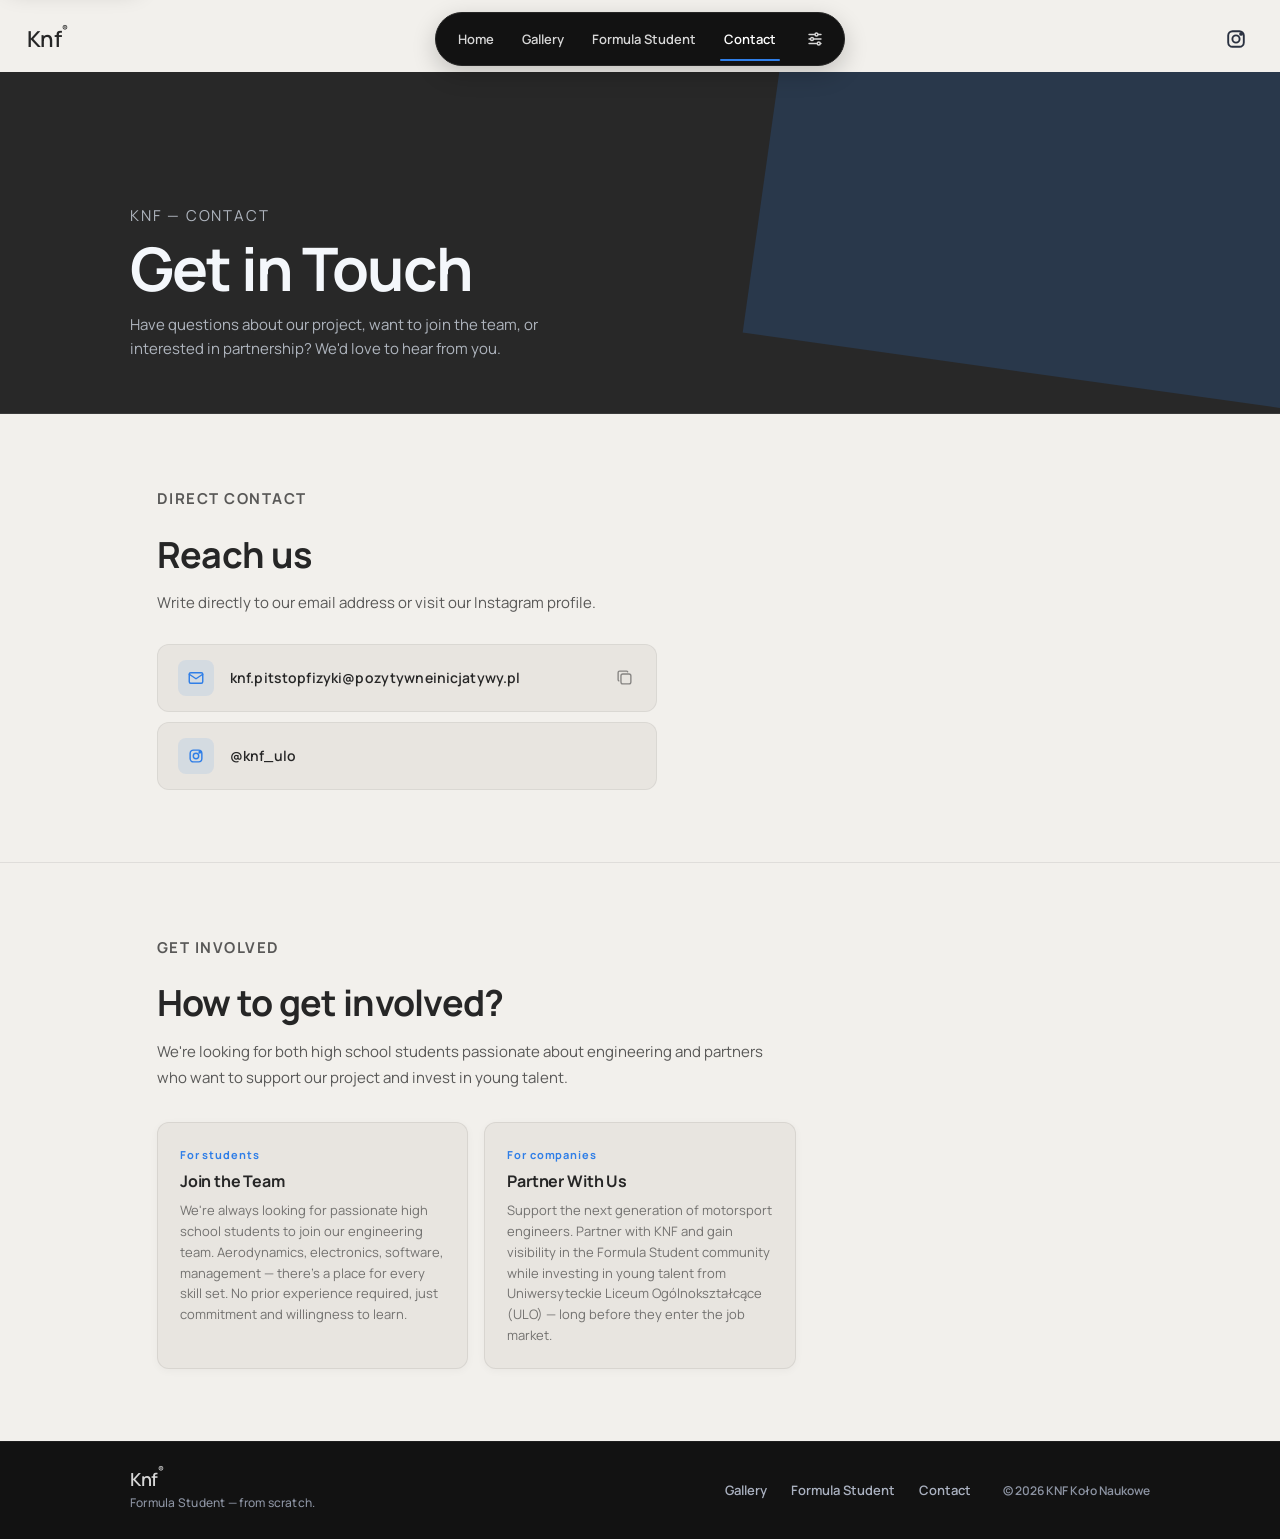
==== src/contact.html @ 871cea3a "Correct copy: high-school team from ULO, drop university/physics-faculty framing (PL+EN)" ====
<!doctype html>
<html lang="en" data-theme="light">
<head>
  <meta charset="UTF-8" />
  <meta name="viewport" content="width=device-width, initial-scale=1.0" />
  <meta name="description" content="Contact KNF — join the team or become a partner of our Formula Student project." data-pl="Skontaktuj się z KNF — dołącz do zespołu lub zostań partnerem projektu Formuły Student." data-en="Contact KNF — join the team or become a partner of our Formula Student project." />
  <title data-pl="Kontakt | KNF" data-en="Contact | KNF">Contact | KNF</title>
  <script>
    // Apply saved theme/language before first paint to avoid a flash
    (function () {
      try {
        var t = localStorage.getItem("knf-theme");
        if (t) document.documentElement.setAttribute("data-theme", t);
        var l = localStorage.getItem("knf-lang");
        if (l) document.documentElement.setAttribute("lang", l);
      } catch (e) { /* storage unavailable */ }
    })();
  </script>
  <meta name="theme-color" content="#f2f0ec">
  <link rel="icon" type="image/svg+xml" href="./favicon.svg">
  <link rel="preconnect" href="https://fonts.googleapis.com">
  <link rel="preconnect" href="https://fonts.gstatic.com" crossorigin>
  <link href="https://fonts.googleapis.com/css2?family=Manrope:wght@500;600;700&display=swap" rel="stylesheet">
  <link rel="stylesheet" href="./css/style.css" />

  <link rel="canonical" href="https://alexander-288.github.io/knfW/contact.html">
  <meta property="og:type" content="website">
  <meta property="og:site_name" content="KNF — Formula Student">
  <meta property="og:title" content="Contact | KNF">
  <meta property="og:description" content="Contact KNF — join the team or become a partner of our Formula Student project.">
  <meta property="og:url" content="https://alexander-288.github.io/knfW/contact.html">
  <meta property="og:image" content="https://alexander-288.github.io/knfW/assets/bolid-render-iso.webp">
  <meta property="og:locale" content="en_US">
  <meta property="og:locale:alternate" content="pl_PL">
  <meta name="twitter:card" content="summary_large_image">

  <script type="application/ld+json">
  {
    "@context": "https://schema.org",
    "@type": "Organization",
    "@id": "https://alexander-288.github.io/knfW/#organization",
    "name": "KNF — Koło Naukowe Fizyków",
    "alternateName": "KNF Physics Club",
    "url": "https://alexander-288.github.io/knfW/",
    "logo": "https://alexander-288.github.io/knfW/favicon.svg",
    "email": "knf.pitstopfizyki@pozytywneinicjatywy.pl",
    "sameAs": ["https://www.instagram.com/knf_ulo"],
    "contactPoint": [
      {
        "@type": "ContactPoint",
        "email": "knf.pitstopfizyki@pozytywneinicjatywy.pl",
        "contactType": "recruitment",
        "availableLanguage": ["Polish", "English"]
      },
      {
        "@type": "ContactPoint",
        "email": "knf.pitstopfizyki@pozytywneinicjatywy.pl",
        "contactType": "sponsorship",
        "availableLanguage": ["Polish", "English"]
      }
    ]
  }
  </script>
</head>
<body>
  <a class="skip-link" href="#main-content" data-pl="Przejdź do treści" data-en="Skip to content">Skip to content</a>
  <header class="page-header">
    <nav class="top-nav" aria-label="Main navigation">
      <a class="brand" href="./index.html" aria-label="KNF home">Knf<sup>®</sup></a>

      <button class="menu-toggle" type="button" aria-expanded="false" aria-controls="nav-links" aria-label="Open menu">
        <svg viewBox="0 0 24 24" aria-hidden="true">
          <line class="mt-line mt-top" x1="4" y1="7" x2="20" y2="7"></line>
          <line class="mt-line mt-mid" x1="4" y1="12" x2="20" y2="12"></line>
          <line class="mt-line mt-bot" x1="4" y1="17" x2="20" y2="17"></line>
        </svg>
      </button>

      <div class="nav-shell" id="nav-links">
        <a href="./index.html" class="nav-link" data-pl="Strona główna" data-en="Home">Home</a>
        <a href="./gallery.html" class="nav-link" data-pl="Galeria" data-en="Gallery">Gallery</a>
        <a href="./formula-student.html" class="nav-link" data-pl="Formuła Student" data-en="Formula Student">Formula Student</a>
        <a href="./contact.html" class="nav-link active" data-pl="Kontakt" data-en="Contact">Contact</a>

        <div class="settings-wrap">
          <button class="settings-btn" type="button" aria-label="Settings" aria-expanded="false" aria-controls="settings-dropdown">
            <svg viewBox="0 0 24 24" aria-hidden="true">
              <path d="M12 6a2 2 0 1 0 4 0a2 2 0 1 0 -4 0"></path>
              <path d="M4 6l8 0"></path>
              <path d="M16 6l4 0"></path>
              <path d="M6 12a2 2 0 1 0 4 0a2 2 0 1 0 -4 0"></path>
              <path d="M4 12l2 0"></path>
              <path d="M10 12l10 0"></path>
              <path d="M15 18a2 2 0 1 0 4 0a2 2 0 1 0 -4 0"></path>
              <path d="M4 18l11 0"></path>
              <path d="M19 18l1 0"></path>
            </svg>
          </button>

          <div class="settings-dropdown" id="settings-dropdown" hidden>
            <div class="settings-row">
              <span class="settings-label">
                <svg class="settings-icon settings-icon--theme-light" viewBox="0 0 24 24" aria-hidden="true">
                  <path d="M9 12a3 3 0 1 0 6 0a3 3 0 1 0 -6 0"></path>
                  <path d="M12 5l0 .01"></path><path d="M17 7l0 .01"></path><path d="M19 12l0 .01"></path>
                  <path d="M17 17l0 .01"></path><path d="M12 19l0 .01"></path><path d="M7 17l0 .01"></path>
                  <path d="M5 12l0 .01"></path><path d="M7 7l0 .01"></path>
                </svg>
                <svg class="settings-icon settings-icon--theme-dark" viewBox="0 0 24 24" aria-hidden="true">
                  <path d="M12 3c.132 0 .263 0 .393 0a7.5 7.5 0 0 0 7.92 12.446a9 9 0 1 1 -8.313 -12.454l0 .008"></path>
                </svg>
                <span data-pl="Motyw" data-en="Theme">Theme</span>
              </span>
              <div class="settings-toggle">
                <button class="toggle-btn" type="button" data-theme-val="light" data-pl="Jasny" data-en="Light">Light</button>
                <button class="toggle-btn" type="button" data-theme-val="dark" data-pl="Ciemny" data-en="Dark">Dark</button>
              </div>
            </div>
            <div class="settings-row">
              <span class="settings-label">
                <svg class="settings-icon" viewBox="0 0 24 24" aria-hidden="true">
                  <path d="M9 6.371c0 4.418 -2.239 6.629 -5 6.629"></path>
                  <path d="M4 6.371h7"></path>
                  <path d="M5 9c0 2.144 2.252 3.908 6 4"></path>
                  <path d="M12 20l4 -9l4 9"></path>
                  <path d="M19.1 18h-6.2"></path>
                  <path d="M6.694 3l.793 .582"></path>
                </svg>
                <span data-pl="Język" data-en="Language">Language</span>
              </span>
              <div class="settings-toggle">
                <button class="toggle-btn" type="button" data-lang-val="pl">PL</button>
                <button class="toggle-btn" type="button" data-lang-val="en">EN</button>
              </div>
            </div>
          </div>
        </div>
      </div>

      <div class="socials" aria-label="Social media">
        <a href="https://www.instagram.com/knf_ulo" target="_blank" rel="noopener" aria-label="Instagram">
          <svg viewBox="0 0 24 24" aria-hidden="true">
            <rect x="4.2" y="4.2" width="15.6" height="15.6" rx="4.4" ry="4.4"></rect>
            <circle cx="12" cy="12" r="3.6"></circle>
            <circle cx="17.1" cy="6.9" r="1"></circle>
          </svg>
        </a>
      </div>
    </nav>
  </header>

  <main id="main-content" tabindex="-1">
    <section class="subpage-hero">
      <div class="subpage-hero-inner">
        <p class="hero-kicker" data-pl="KNF — Kontakt" data-en="KNF — Contact">KNF — Contact</p>
        <h1 data-pl="Skontaktuj się z nami" data-en="Get in Touch">Get in Touch</h1>
        <p data-pl="Masz pytania o nasz projekt, chcesz dołączyć do zespołu lub zostać partnerem? Chętnie odpiszemy." data-en="Have questions about our project, want to join the team, or interested in partnership? We'd love to hear from you.">Have questions about our project, want to join the team, or interested in partnership? We'd love to hear from you.</p>
      </div>
    </section>

    <section class="fs-section">
      <p class="fs-section-label" data-pl="Kontakt bezpośredni" data-en="Direct contact">Direct contact</p>
      <h2 data-pl="Napisz do nas" data-en="Reach us">Reach us</h2>
      <p data-pl="Napisz bezpośrednio na nasz adres e-mail lub odwiedź nasz profil na Instagramie." data-en="Write directly to our email address or visit our Instagram profile.">Write directly to our email address or visit our Instagram profile.</p>

      <div class="contact-links">
        <button type="button" class="contact-link contact-copy" data-copy-email="knf.pitstopfizyki@pozytywneinicjatywy.pl" aria-label="Copy email address to clipboard">
          <span class="contact-link-icon">
            <svg viewBox="0 0 24 24" aria-hidden="true">
              <path d="M3 7a2 2 0 0 1 2 -2h14a2 2 0 0 1 2 2v10a2 2 0 0 1 -2 2h-14a2 2 0 0 1 -2 -2v-10"></path>
              <path d="M3 7l9 6l9 -6"></path>
            </svg>
          </span>
          <span class="contact-copy-email">knf.pitstopfizyki@pozytywneinicjatywy.pl</span>
          <span class="contact-copy-hint" aria-hidden="true">
            <svg viewBox="0 0 24 24">
              <path d="M7 9.667a2.667 2.667 0 0 1 2.667 -2.667h8.666a2.667 2.667 0 0 1 2.667 2.667v8.666a2.667 2.667 0 0 1 -2.667 2.667h-8.666a2.667 2.667 0 0 1 -2.667 -2.667l0 -8.666"></path>
              <path d="M4.012 16.737a2.005 2.005 0 0 1 -1.012 -1.737v-10c0 -1.1 .9 -2 2 -2h10c.75 0 1.158 .385 1.5 1"></path>
            </svg>
          </span>
          <span class="copy-feedback" role="status" aria-live="polite"></span>
        </button>

        <a href="https://www.instagram.com/knf_ulo" target="_blank" rel="noopener" class="contact-link" aria-label="Instagram">
          <span class="contact-link-icon">
            <svg viewBox="0 0 24 24" aria-hidden="true">
              <rect x="4.2" y="4.2" width="15.6" height="15.6" rx="4.4" ry="4.4"></rect>
              <circle cx="12" cy="12" r="3.6"></circle>
              <circle cx="17.1" cy="6.9" r="1"></circle>
            </svg>
          </span>
          <span>@knf_ulo</span>
        </a>
      </div>
    </section>

    <hr class="fs-divider">

    <section class="fs-section">
      <p class="fs-section-label" data-pl="Zaangażuj się" data-en="Get Involved">Get Involved</p>
      <h2 data-pl="Jak możesz się zaangażować?" data-en="How to get involved?">How to get involved?</h2>
      <p data-pl="Szukamy zarówno uczniów z pasją do inżynierii, jak i partnerów, którzy chcą wspierać nasz projekt i inwestować w młode talenty." data-en="We're looking for both high school students passionate about engineering and partners who want to support our project and invest in young talent.">We're looking for both high school students passionate about engineering and partners who want to support our project and invest in young talent.</p>

      <div class="fs-grid">
        <div class="fs-card">
          <span class="fs-card-num" data-pl="Dla uczniów" data-en="For students">For students</span>
          <h3 data-pl="Dołącz do zespołu" data-en="Join the Team">Join the Team</h3>
          <p data-pl="Szukamy uczniów z pasją do inżynierii. Aerodynamika, elektronika, oprogramowanie, zarządzanie — każde kompetencje mają u nas miejsce. Nie wymagamy doświadczenia — wymagamy zaangażowania i chęci do nauki." data-en="We're always looking for passionate high school students to join our engineering team. Aerodynamics, electronics, software, management — there's a place for every skill set. No prior experience required, just commitment and willingness to learn.">We're always looking for passionate high school students to join our engineering team. Aerodynamics, electronics, software, management — there's a place for every skill set. No prior experience required, just commitment and willingness to learn.</p>
        </div>

        <div class="fs-card">
          <span class="fs-card-num" data-pl="Dla firm" data-en="For companies">For companies</span>
          <h3 data-pl="Zostań partnerem" data-en="Partner With Us">Partner With Us</h3>
          <p data-pl="Wesprzyj następne pokolenie inżynierów motorsportu. Zostając partnerem KNF, zyskujesz obecność w środowisku Formuły Student i inwestujesz w młode talenty z Uniwersyteckiego Liceum Ogólnokształcącego (ULO) — na długo przed ich wejściem na rynek pracy." data-en="Support the next generation of motorsport engineers. Partner with KNF and gain visibility in the Formula Student community while investing in young talent from Uniwersyteckie Liceum Ogólnokształcące (ULO) — long before they enter the job market.">Support the next generation of motorsport engineers. Partner with KNF and gain visibility in the Formula Student community while investing in young talent from Uniwersyteckie Liceum Ogólnokształcące (ULO) — long before they enter the job market.</p>
        </div>
      </div>
    </section>
  </main>

  <footer class="site-footer">
    <div class="footer-inner">
      <div class="footer-brand-col">
        <a class="brand footer-brand" href="./index.html" aria-label="KNF home">Knf<sup>®</sup></a>
        <p class="footer-tagline" data-pl="Formuła Student — od podstaw." data-en="Formula Student — from scratch.">Formula Student — from scratch.</p>
      </div>
      <nav class="footer-nav" aria-label="Footer navigation">
        <a href="./gallery.html" data-pl="Galeria" data-en="Gallery">Gallery</a>
        <a href="./formula-student.html" data-pl="Formuła Student" data-en="Formula Student">Formula Student</a>
        <a href="./contact.html" data-pl="Kontakt" data-en="Contact">Contact</a>
      </nav>
      <p class="footer-copy">© 2026 KNF Koło Naukowe</p>
    </div>
  </footer>

  <script src="./js/main.js"></script>
</body>
</html>
---- src/css/style.css ----
﻿:root {
  --bg: #f2f0ec;
  --pill: #121212;
  --pill-border: #262626;
  --text: #f0f0f0;
  --muted: #d7d7d7;
  --header-offset: 72px;
  --brand-color: #262626;
  --social-color: #2a3140;
  --section-alt-bg: #e8e5e0;
}

[data-theme="dark"] {
  --bg: #0e1117;
  --pill: #1a2844;
  --pill-border: #253a60;
  --brand-color: #ccd8f8;
  --social-color: #8099c0;
  --section-alt-bg: #121f36;
}

/* ── Dark mode element overrides ─────────────────────────────── */

[data-theme="dark"] .subpage-hero {
  background: #111d35;
  border-bottom-color: #1d2f50;
}

[data-theme="dark"] .site-footer {
  background: #080e18;
  border-top-color: rgba(255, 255, 255, 0.05);
}

[data-theme="dark"] .footer-tagline,
[data-theme="dark"] .footer-copy {
  color: #7c88a0;
}

[data-theme="dark"] .footer-nav a {
  color: #9aa5c0;
}

[data-theme="dark"] .footer-nav a:hover {
  color: #ccd8f8;
}

[data-theme="dark"] .projects-header > p {
  opacity: 0.72;
}

[data-theme="dark"] .pe-desc {
  opacity: 0.75;
}

[data-theme="dark"] .gallery-caption {
  opacity: 0.72;
}

[data-theme="dark"] .fs-card {
  border-color: rgba(255, 255, 255, 0.08);
}

[data-theme="dark"] .fs-stat {
  background: var(--section-alt-bg);
}

[data-theme="dark"] .fs-stats {
  border-color: rgba(255, 255, 255, 0.07);
}

[data-theme="dark"] .project-entry {
  border-bottom-color: rgba(255, 255, 255, 0.1);
}

[data-theme="dark"] .project-entry:first-child {
  border-top-color: rgba(255, 255, 255, 0.1);
}

::selection {
  background: rgba(47, 126, 231, 0.22);
  color: inherit;
}

* {
  box-sizing: border-box;
}

html {
  scrollbar-width: thin;
  scrollbar-color: rgba(47, 126, 231, 0.35) transparent;
}

::-webkit-scrollbar {
  width: 6px;
}

::-webkit-scrollbar-track {
  background: transparent;
}

::-webkit-scrollbar-thumb {
  background: rgba(47, 126, 231, 0.3);
  border-radius: 999px;
}

::-webkit-scrollbar-thumb:hover {
  background: rgba(47, 126, 231, 0.55);
}

:focus-visible {
  outline: 2px solid rgba(47, 126, 231, 0.7);
  outline-offset: 3px;
  border-radius: 4px;
}

/* ── Screen-reader-only & skip link ──────────────────────────── */

.sr-only {
  position: absolute;
  width: 1px;
  height: 1px;
  padding: 0;
  margin: -1px;
  overflow: hidden;
  clip: rect(0, 0, 0, 0);
  white-space: nowrap;
  border: 0;
}

.skip-link {
  position: absolute;
  left: 8px;
  top: -56px;
  z-index: 200;
  padding: 10px 16px;
  background: #2f7ee7;
  color: #fff;
  font-size: 13px;
  font-weight: 700;
  text-decoration: none;
  border-radius: 8px;
  box-shadow: 0 8px 24px rgba(0, 0, 0, 0.2);
  transition: top 0.18s ease;
}

.skip-link:focus {
  top: 8px;
}

html,
body {
  margin: 0;
  min-height: 100%;
  font-family: "Manrope", sans-serif;
  background: var(--bg);
  overflow-x: hidden;
  scroll-behavior: smooth;
}

/* ── Header ──────────────────────────────────────────────────── */

.page-header {
  position: fixed;
  top: 0;
  left: 0;
  right: 0;
  overflow: visible;
  z-index: 50;
  padding: 12px 2.1vw;
}

.top-nav {
  display: grid;
  grid-template-columns: 1fr auto 1fr;
  align-items: center;
  overflow: visible;
  gap: 12px;
}

.brand {
  justify-self: start;
  text-decoration: none;
  color: var(--brand-color);
  font-size: clamp(17px, 2vw, 22px);
  font-weight: 600;
  line-height: 1;
  letter-spacing: -0.02em;
  transition: opacity 0.18s ease;
}

.brand:hover {
  opacity: 0.72;
}

.brand sup {
  font-size: 9px;
  top: -0.7em;
  position: relative;
  font-weight: 700;
}

/* ── Nav pill ────────────────────────────────────────────────── */

.nav-shell {
  justify-self: center;
  width: fit-content;
  position: relative;
  isolation: isolate;
  display: inline-flex;
  align-items: center;
  overflow: visible;
  gap: 20px;
  padding: 9px 10px 9px 18px;
  border-radius: 999px;
  background: var(--pill);
  border: 1px solid var(--pill-border);
  box-shadow: 0 8px 24px rgba(0, 0, 0, 0.2);
}

.nav-link {
  color: var(--muted);
  text-decoration: none;
  border: 0;
  background: transparent;
  font-family: inherit;
  font-size: 13px;
  font-weight: 600;
  cursor: pointer;
  transition: color 0.2s ease;
  padding: 8px 4px;
  position: relative;
}

.nav-link:hover,
.nav-link.active {
  color: #fff;
}

.nav-link.active::after {
  content: "";
  position: absolute;
  left: 0;
  right: 0;
  bottom: -5px;
  height: 2px;
  background: #2f7ee7;
  border-radius: 1px;
}

/* ── Settings ────────────────────────────────────────────────── */

.settings-wrap {
  position: static;
}

.settings-btn {
  width: 34px;
  height: 34px;
  border-radius: 50%;
  border: 0;
  background: transparent;
  display: grid;
  place-items: center;
  cursor: pointer;
  position: relative;
  z-index: 4;
}

.settings-btn svg {
  transform: translateX(-2px);
  width: 18px;
  height: 18px;
  fill: none;
  stroke: var(--muted);
  stroke-width: 1.8;
  stroke-linecap: round;
  stroke-linejoin: round;
  transition: stroke 0.2s ease;
}

.settings-btn:hover svg,
.settings-btn[aria-expanded="true"] svg {
  stroke: #fff;
}

/* Anchored to the nav pill (.nav-shell is the positioned ancestor now that
   .settings-wrap is static) so the card rolls out centered under the navbar. */
.settings-dropdown {
  position: absolute;
  top: calc(100% + 8px);
  left: 50%;
  transform: translateX(-50%);
  width: min(300px, calc(100vw - 24px));
  background: var(--pill);
  border: 1px solid var(--pill-border);
  border-radius: 16px;
  padding: 14px 18px 16px;
  display: flex;
  flex-direction: column;
  align-items: stretch;
  gap: 12px;
  box-shadow: 0 16px 32px rgba(0, 0, 0, 0.38);
  z-index: 100;
}

.settings-dropdown[hidden] {
  display: none;
}

.settings-row {
  display: flex;
  flex-direction: row;
  align-items: center;
  justify-content: space-between;
  gap: 14px;
  width: 100%;
}

.settings-label {
  display: inline-flex;
  align-items: center;
  gap: 7px;
  font-size: 11px;
  font-weight: 600;
  color: rgba(215, 215, 215, 0.62);
  letter-spacing: 0.06em;
  text-transform: uppercase;
  white-space: nowrap;
}

.settings-icon {
  width: 15px;
  height: 15px;
  fill: none;
  stroke: currentColor;
  stroke-width: 1.8;
  stroke-linecap: round;
  stroke-linejoin: round;
  flex-shrink: 0;
}

/* Theme icon swaps with the active theme: sun in light, moon in dark. */
.settings-icon--theme-dark {
  display: none;
}

[data-theme="dark"] .settings-icon--theme-light {
  display: none;
}

[data-theme="dark"] .settings-icon--theme-dark {
  display: inline-block;
}

.settings-toggle {
  display: flex;
  gap: 3px;
  background: rgba(255, 255, 255, 0.06);
  border-radius: 999px;
  padding: 3px;
}

.toggle-btn {
  border: 0;
  background: transparent;
  color: rgba(215, 215, 215, 0.5);
  font-family: inherit;
  font-size: 11px;
  font-weight: 700;
  padding: 6px 12px;
  border-radius: 999px;
  cursor: pointer;
  transition: background 0.15s ease, color 0.15s ease;
  white-space: nowrap;
}

.toggle-btn.active {
  background: rgba(255, 255, 255, 0.14);
  color: #fff;
}

/* ── Socials ─────────────────────────────────────────────────── */

.socials {
  justify-self: end;
  display: inline-flex;
  align-items: center;
  gap: 18px;
}

.socials a {
  text-decoration: none;
  display: grid;
  place-items: center;
  line-height: 1;
  padding: 5px;
  transition: transform 0.2s ease, opacity 0.2s ease;
}

.socials a:hover {
  transform: translateY(-1px);
  opacity: 0.8;
}

.socials a svg {
  width: 24px;
  height: 24px;
  fill: none;
  stroke: var(--social-color);
  stroke-width: 1.9;
  stroke-linecap: round;
  stroke-linejoin: round;
}

.menu-toggle {
  display: none;
}

.menu-toggle svg {
  width: 22px;
  height: 22px;
  display: block;
  fill: none;
  stroke: #222;
  stroke-width: 2;
  stroke-linecap: round;
}

.menu-toggle .mt-line {
  transform-box: fill-box;
  transform-origin: center;
  transition: transform 0.25s cubic-bezier(0.22, 1, 0.36, 1), opacity 0.15s ease;
}

.menu-toggle[aria-expanded="true"] .mt-top {
  transform: translateY(5px) rotate(45deg);
}

.menu-toggle[aria-expanded="true"] .mt-mid {
  opacity: 0;
}

.menu-toggle[aria-expanded="true"] .mt-bot {
  transform: translateY(-5px) rotate(-45deg);
}

[data-theme="dark"] .menu-toggle svg {
  stroke: #c9d1d9;
}

/* ── Main layout ─────────────────────────────────────────────── */

main {
  position: relative;
  z-index: 1;
  padding-top: var(--header-offset);
}

/* ── Hero ────────────────────────────────────────────────────── */

.hero-section {
  position: relative;
  min-height: 96vh;
  display: flex;
  align-items: center;
  padding: 40px 2.1vw 64px;
  overflow: visible;
}

.hero-content {
  position: relative;
  z-index: 1;
  display: inline-flex;
  flex-direction: column;
  width: min(36vw, 100%);
  max-width: 100%;
  padding: 24px 22px;
  border-radius: 18px;
  background: #282828;
  border: 1px solid #3a3a3a;
  box-shadow: 0 10px 24px rgba(0, 0, 0, 0.16);
}

.hero-kicker {
  margin: 0 0 12px;
  color: rgba(235, 240, 248, 0.82);
  font-size: 11px;
  text-transform: uppercase;
  letter-spacing: 0.12em;
}

.hero-content h1 {
  margin: 0 0 14px;
  max-width: 14ch;
  font-size: clamp(28px, 4.2vw, 52px);
  line-height: 1.02;
  letter-spacing: -0.02em;
  color: #f4f7fb;
  text-wrap: balance;
}

.hero-content > p {
  margin: 0;
  max-width: 34ch;
  color: rgba(220, 228, 240, 0.9);
  font-size: 15px;
  line-height: 1.6;
}

.hero-cta {
  display: inline-block;
  align-self: flex-start;
  margin-top: 22px;
  padding: 13px 22px;
  background: #2f7ee7;
  color: #fff;
  text-decoration: none;
  border-radius: 999px;
  font-size: 13px;
  font-weight: 700;
  letter-spacing: 0.04em;
  transition: background 0.2s ease, transform 0.2s ease, box-shadow 0.2s ease;
}

.hero-cta:hover {
  background: #2470d4;
  transform: translateY(-2px);
  box-shadow: 0 8px 22px rgba(47, 126, 231, 0.38);
}

/* ── Blueprint image ─────────────────────────────────────────── */

.hero-blueprint-sketch {
  position: absolute;
  left: clamp(20px, 4vw, 60px);
  bottom: clamp(16px, 4vh, 48px);
  width: min(74vw, 84vw);
  height: auto;
  z-index: 3;
  opacity: 0.66;
  pointer-events: none;
  transform-origin: bottom left;
  transform: scale(1.6);
  filter: invert(1) brightness(1.15);
}

/* ── Projects ────────────────────────────────────────────────── */

.projects-section {
  background: var(--section-alt-bg);
  box-shadow:
    inset 0 26px 44px -28px rgba(26, 42, 70, 0.3),
    inset 0 -26px 44px -28px rgba(26, 42, 70, 0.3);
  padding: 88px max(2.1vw, 24px);
}

.projects-inner {
  max-width: 1020px;
  margin: 0 auto;
  display: grid;
  grid-template-columns: minmax(0, 0.82fr) minmax(0, 1.18fr);
  gap: 40px 80px;
  align-items: start;
}

.projects-header {
  position: sticky;
  top: calc(var(--header-offset) + 28px);
}

.projects-kicker {
  margin: 0 0 10px;
  font-size: 11px;
  font-weight: 700;
  letter-spacing: 0.1em;
  text-transform: uppercase;
  color: #2f7ee7;
}

.projects-header h2 {
  margin: 0 0 12px;
  font-size: clamp(28px, 3.4vw, 44px);
  letter-spacing: -0.02em;
  color: var(--brand-color);
  line-height: 1.04;
}

.projects-header > p {
  margin: 0 0 30px;
  font-size: 14px;
  line-height: 1.65;
  color: var(--brand-color);
  opacity: 0.6;
  max-width: 28ch;
}

.projects-links-group {
  display: flex;
  flex-direction: column;
  gap: 10px;
  align-items: flex-start;
}

.projects-page-link {
  display: inline-block;
  padding: 12px 22px;
  border-radius: 999px;
  font-size: 13px;
  font-weight: 700;
  text-decoration: none;
  letter-spacing: 0.03em;
  transition: background 0.18s ease, transform 0.18s ease, box-shadow 0.18s ease;
  background: #2f7ee7;
  color: #fff;
}

.projects-page-link:hover {
  background: #2470d4;
  transform: translateY(-1px);
  box-shadow: 0 6px 18px rgba(47, 126, 231, 0.3);
}

.projects-page-link--ghost {
  background: transparent;
  color: var(--brand-color);
  border: 1.5px solid rgba(47, 126, 231, 0.4);
}

[data-theme="dark"] .projects-page-link--ghost {
  border-color: rgba(47, 126, 231, 0.5);
}

.projects-page-link--ghost:hover {
  background: rgba(47, 126, 231, 0.08);
  box-shadow: none;
  transform: translateY(-1px);
}

.projects-list {
  list-style: none;
  margin: 0;
  padding: 0;
}

.project-entry {
  display: grid;
  grid-template-columns: 30px 1fr;
  grid-template-rows: auto auto;
  column-gap: 14px;
  padding: 20px 6px;
  border-bottom: 1px solid rgba(0, 0, 0, 0.09);
  transition: padding-left 0.2s ease;
  cursor: default;
}

.project-entry:first-child {
  border-top: 1px solid rgba(0, 0, 0, 0.09);
}

.project-entry:hover {
  padding-left: 14px;
}

.pe-num {
  grid-row: 1 / 3;
  align-self: center;
  font-size: 11px;
  font-weight: 700;
  color: #2f7ee7;
  letter-spacing: 0.06em;
}

.pe-title {
  font-size: 16px;
  font-weight: 700;
  color: var(--brand-color);
  letter-spacing: -0.01em;
  line-height: 1.2;
}

.pe-desc {
  font-size: 13px;
  color: var(--brand-color);
  opacity: 0.72;
  margin-top: 3px;
  line-height: 1.4;
}

/* ── About ───────────────────────────────────────────────────── */

.about-section {
  display: flex;
  align-items: center;
  justify-content: center;
  padding: 88px clamp(40px, 9vw, 140px);
  min-height: 100vh;
}

.team-blueprint {
  position: relative;
  width: min(760px, 100%);
  margin: 0 auto;
  background: #2f7ee7;
  overflow: hidden;
  padding: 56px 52px 64px;
  display: flex;
  flex-direction: column;
  justify-content: center;
}

.team-blueprint::before {
  content: "";
  position: absolute;
  inset: 16px;
  background:
    repeating-linear-gradient(180deg, rgba(226, 241, 255, 0.18) 0 1px, transparent 1px 20px),
    repeating-linear-gradient(90deg, rgba(226, 241, 255, 0.14) 0 1px, transparent 1px 20px),
    repeating-linear-gradient(180deg, rgba(235, 247, 255, 0.22) 0 2px, transparent 2px 160px),
    repeating-linear-gradient(90deg, rgba(235, 247, 255, 0.18) 0 2px, transparent 2px 160px);
  opacity: 0.45;
}

.team-blueprint::after {
  content: "";
  position: absolute;
  inset: 16px;
  border: 1px solid rgba(232, 245, 255, 0.45);
  box-shadow: inset 0 0 0 1px rgba(190, 220, 255, 0.2);
}

.team-blueprint h2 {
  position: relative;
  z-index: 2;
  margin: 0 0 8px;
  font-size: clamp(26px, 3.2vw, 38px);
  color: #f5f9ff;
  padding-inline: 8px;
}

.team-list {
  position: relative;
  z-index: 2;
  display: flex;
  flex-direction: column;
  gap: 2px;
  margin-top: 10px;
  padding-inline: 8px;
}

.team-row {
  display: grid;
  grid-template-columns: minmax(0, 1.45fr) minmax(13.2vw, 0.55fr);
  gap: 20px;
  align-items: stretch;
  border-radius: 8px;
  padding-inline: 4px;
  transition: background 0.18s ease;
}

/* team-row hover highlight removed per design request */

.team-row.no-photo {
  grid-template-columns: 1fr;
}

/* Paired entry: two text blocks stacked in the left column, one photo
   in the right column stretched across both (via align-items: stretch) */
.team-pair-texts {
  display: flex;
  flex-direction: column;
}

.team-row-03 .team-text {
  width: min(72.5%, 100%);
}

.team-text {
  margin: 0;
  padding: 12px 0;
}

.team-row + .team-row .team-text {
  border-top: 2px solid rgba(216, 236, 255, 0.54);
}

.team-text h3 {
  margin: 0 0 6px;
  font-size: 12px;
  color: rgba(236, 246, 255, 0.82);
  font-weight: 700;
  letter-spacing: 0.08em;
  text-transform: uppercase;
  display: flex;
  align-items: baseline;
  gap: 8px;
}

.team-text h3 span {
  font-size: inherit;
  letter-spacing: inherit;
  color: inherit;
  font-weight: inherit;
  text-transform: inherit;
}

.team-text p {
  margin: 0;
  color: rgba(230, 242, 255, 0.95);
  font-size: 15px;
  line-height: 1.65;
}

.team-shot {
  min-height: 130px;
  border-radius: 8px;
  background: rgba(255, 255, 255, 0.08);
  border: 1.5px dashed rgba(255, 255, 255, 0.25);
  display: grid;
  place-items: center;
}

.team-shot::after {
  content: "+";
  font-size: 22px;
  font-weight: 300;
  color: rgba(255, 255, 255, 0.28);
}

.team-shot:has(img) {
  background: transparent;
  border: 0;
  overflow: hidden;
}

.team-shot:has(img)::after {
  content: none;
}

.team-shot img {
  width: 100%;
  height: 100%;
  display: block;
  object-fit: cover;
  border-radius: 8px;
}

/* ── Footer ──────────────────────────────────────────────────── */

.site-footer {
  background: #121212;
  padding: 28px max(2.1vw, 24px);
  border-top: 1px solid #1e1e1e;
}

.footer-inner {
  max-width: 1020px;
  margin: 0 auto;
  display: flex;
  align-items: center;
  gap: 32px;
  flex-wrap: wrap;
}

.footer-brand-col {
  display: flex;
  flex-direction: column;
  gap: 6px;
  margin-right: auto;
}

.footer-brand {
  color: #d7d7d7 !important;
  font-size: 18px !important;
}

.footer-tagline {
  margin: 0;
  font-size: 12px;
  color: #8d94a3;
  font-weight: 500;
  letter-spacing: 0.02em;
}

.footer-nav {
  display: flex;
  gap: 24px;
  align-items: center;
  flex-wrap: wrap;
}

.footer-nav a {
  color: #aab1c0;
  text-decoration: none;
  font-size: 13px;
  font-weight: 600;
  transition: color 0.2s ease;
}

.footer-nav a:hover {
  color: #c9d1d9;
}

.footer-copy {
  margin: 0;
  color: #8d94a3;
  font-size: 12px;
  font-weight: 600;
  white-space: nowrap;
}

/* ── Hero bg angle ───────────────────────────────────────────── */

.bg-angle {
  position: absolute;
  top: -20vh;
  right: -20vw;
  left: auto;
  width: 100vw;
  height: 80vh;
  background: #2f7ee7;
  overflow: hidden;
  transform: rotate(8deg);
  z-index: -1;
  pointer-events: none;
}

.bg-angle::before {
  content: "";
  position: absolute;
  inset: 14px;
  z-index: 1;
  background:
    radial-gradient(circle at 22% 32%, rgba(255, 255, 255, 0.09) 0 1px, transparent 1px 10px),
    radial-gradient(circle at 78% 68%, rgba(255, 255, 255, 0.07) 0 1px, transparent 1px 12px),
    repeating-linear-gradient(180deg, rgba(233, 246, 255, 0.32) 0 2px, transparent 2px 192px),
    repeating-linear-gradient(90deg, rgba(233, 246, 255, 0.28) 0 2px, transparent 2px 192px),
    repeating-linear-gradient(180deg, rgba(218, 236, 255, 0.28) 0 1px, transparent 1px 24px),
    repeating-linear-gradient(90deg, rgba(218, 236, 255, 0.22) 0 1px, transparent 1px 24px);
  opacity: 0.62;
}

.bg-angle::after {
  content: "";
  position: absolute;
  inset: 14px;
  z-index: 2;
  border: 1px solid rgba(226, 241, 255, 0.42);
  border-radius: 6px;
  box-shadow: inset 0 0 0 1px rgba(188, 218, 255, 0.2);
}

/* ── Mobile ──────────────────────────────────────────────────── */

@media (max-width: 900px) {
  :root {
    --header-offset: 70px;
  }

  .top-nav {
    grid-template-columns: 1fr auto;
    gap: 10px;
  }

  .socials {
    display: none;
  }

  .brand {
    font-size: 20px;
  }

  .menu-toggle {
    display: grid;
    place-items: center;
    justify-self: end;
    width: 38px;
    height: 34px;
    border-radius: 10px;
    border: 1px solid #d5d5d5;
    background: #fff;
    cursor: pointer;
  }

  [data-theme="dark"] .menu-toggle {
    background: var(--pill);
    border-color: var(--pill-border);
  }

  .nav-shell {
    display: none;
    grid-column: 1 / -1;
    justify-self: stretch;
    width: 100%;
    border-radius: 18px;
    padding: 14px 16px;
    gap: 14px;
    flex-wrap: wrap;
  }

  .nav-shell.open {
    display: flex;
  }

  .nav-link {
    width: 100%;
    text-align: left;
    font-size: 14px;
  }

  .nav-link.active::after {
    display: none;
  }

  .settings-wrap {
    margin-left: auto;
  }

  .settings-dropdown {
    top: 100%;
  }

  .hero-section {
    min-height: 85vh;
    padding: 20px 20px 44px;
  }

  .hero-content {
    width: min(460px, 100%);
    padding: 18px 18px;
  }

  .hero-blueprint-sketch {
    left: -36px;
    bottom: 14px;
    width: min(860px, 182vw);
    opacity: 0.5;
    transform: scale(1.6);
  }

  .projects-section {
    padding: 56px 20px;
  }

  .projects-inner {
    grid-template-columns: 1fr;
    gap: 32px;
  }

  .projects-header {
    position: static;
  }

  .projects-header > p {
    max-width: 100%;
  }

  .about-section {
    min-height: auto;
    padding: 48px 20px 64px;
  }

  .team-blueprint {
    width: 100%;
    padding: 32px 24px 36px;
  }

  .team-blueprint h2 {
    font-size: 26px;
    padding-inline: 0;
  }

  .team-list {
    padding-inline: 0;
  }

  .team-row {
    grid-template-columns: 1fr;
    gap: 10px;
  }

  .team-row-03 .team-text {
    width: 100%;
  }

  .team-shot {
    min-height: 100px;
  }

  .footer-inner {
    flex-direction: column;
    align-items: flex-start;
    gap: 20px;
  }

  .footer-brand-col {
    margin-right: 0;
  }

  .footer-nav {
    gap: 16px;
  }
}

/* ── Subpage shared ──────────────────────────────────────────── */

.subpage-hero {
  min-height: 38vh;
  display: flex;
  align-items: flex-end;
  padding: calc(var(--header-offset) + 48px) max(2.1vw, 24px) 52px;
  background: #282828;
  border-bottom: 1px solid #3a3a3a;
  position: relative;
  overflow: hidden;
}

.subpage-hero::before {
  content: "";
  position: absolute;
  top: -30%;
  right: -10%;
  width: 50vw;
  height: 120%;
  background: #2f7ee7;
  transform: rotate(8deg);
  z-index: 0;
  opacity: 0.18;
}

.subpage-hero-inner {
  position: relative;
  z-index: 1;
  max-width: 1020px;
  margin: 0 auto;
  width: 100%;
}

.subpage-hero-inner .hero-kicker {
  margin-bottom: 10px;
}

.subpage-hero-inner h1 {
  margin: 0 0 14px;
  font-size: clamp(32px, 5vw, 60px);
  color: #f4f7fb;
  letter-spacing: -0.03em;
  line-height: 1.02;
  max-width: 20ch;
}

.subpage-hero-inner > p {
  margin: 0;
  color: rgba(220, 228, 240, 0.75);
  font-size: 15px;
  line-height: 1.6;
  max-width: 48ch;
}

/* ── Gallery ─────────────────────────────────────────────────── */

.gallery-section {
  max-width: 1020px;
  margin: 0 auto;
  padding: 64px max(2.1vw, 24px) 96px;
}

.gallery-filters {
  display: flex;
  flex-wrap: wrap;
  gap: 8px;
  margin-bottom: 36px;
}

.gallery-filter {
  padding: 10px 20px;
  border-radius: 999px;
  border: 1.5px solid rgba(0, 0, 0, 0.12);
  background: transparent;
  font-family: inherit;
  font-size: 12px;
  font-weight: 700;
  color: var(--brand-color);
  letter-spacing: 0.04em;
  cursor: pointer;
  transition: background 0.16s ease, border-color 0.16s ease, color 0.16s ease;
}

[data-theme="dark"] .gallery-filter {
  border-color: rgba(255, 255, 255, 0.12);
}

.gallery-filter:hover,
.gallery-filter.active {
  background: var(--brand-color);
  border-color: var(--brand-color);
  color: var(--bg);
}

[data-theme="dark"] .gallery-filter:hover,
[data-theme="dark"] .gallery-filter.active {
  color: #0d1117;
}

.gallery-grid {
  display: grid;
  grid-template-columns: repeat(3, 1fr);
  grid-auto-rows: 240px;
  grid-auto-flow: dense;
  gap: 12px;
}

.gallery-photo {
  flex: 1;
  min-height: 0;
  width: 100%;
  display: block;
  object-fit: cover;
  border-radius: 10px;
  transition: transform 0.25s ease, box-shadow 0.2s ease;
}

/* gallery-item hover highlight (scale + shadow) removed per design request */

.gallery-item {
  margin: 0;
  display: flex;
  flex-direction: column;
  gap: 8px;
}

.gallery-item.gi-wide {
  grid-column: span 2;
}

.gallery-item.gi-tall {
  grid-row: span 2;
}

.gallery-placeholder {
  flex: 1;
  border-radius: 10px;
  background: var(--section-alt-bg);
  border: 1.5px dashed rgba(0, 0, 0, 0.14);
  display: grid;
  place-items: center;
  transition: border-color 0.18s ease, background 0.18s ease;
}

[data-theme="dark"] .gallery-placeholder {
  border-color: rgba(255, 255, 255, 0.1);
}

.gallery-placeholder::after {
  content: "+";
  font-size: 22px;
  font-weight: 300;
  color: var(--brand-color);
  opacity: 0.2;
}

.gallery-caption {
  margin: 0;
  font-size: 11px;
  font-weight: 600;
  letter-spacing: 0.06em;
  text-transform: uppercase;
  color: var(--brand-color);
  opacity: 0.65;
  padding-inline: 2px;
}

@media (max-width: 900px) {
  .gallery-grid {
    grid-template-columns: 1fr 1fr;
    grid-auto-rows: 200px;
  }

  .gallery-item.gi-wide {
    grid-column: span 2;
  }
}

@media (max-width: 600px) {
  .gallery-grid {
    grid-template-columns: 1fr;
    grid-auto-rows: 220px;
  }

  .gallery-item.gi-wide,
  .gallery-item.gi-tall {
    grid-column: auto;
    grid-row: auto;
  }

  .subpage-hero-inner h1 {
    font-size: 32px;
  }
}

/* ── Formula Student page ────────────────────────────────────── */

.fs-section {
  max-width: 1020px;
  margin: 0 auto;
  padding: 72px max(2.1vw, 24px);
}

.fs-section + .fs-section {
  padding-top: 0;
}

.fs-section-label {
  margin: 0 0 10px;
  font-size: 11px;
  font-weight: 700;
  letter-spacing: 0.1em;
  text-transform: uppercase;
  color: #2f7ee7;
}

.fs-section h2 {
  margin: 0 0 16px;
  font-size: clamp(24px, 3vw, 36px);
  letter-spacing: -0.02em;
  color: var(--brand-color);
  line-height: 1.08;
}

.fs-section > p {
  margin: 0 0 24px;
  font-size: 15px;
  line-height: 1.7;
  color: var(--brand-color);
  opacity: 0.75;
  max-width: 68ch;
}

.fs-intro-links {
  margin-top: 8px;
}

.fs-grid {
  display: grid;
  grid-template-columns: repeat(auto-fill, minmax(240px, 1fr));
  gap: 16px;
  margin-top: 32px;
}

.fs-card {
  padding: 24px 22px 22px;
  border-radius: 12px;
  background: var(--section-alt-bg);
  border: 1px solid rgba(0, 0, 0, 0.07);
  box-shadow: 0 2px 8px rgba(0, 0, 0, 0.04);
}

[data-theme="dark"] .fs-card {
  box-shadow: none;
}

.fs-card-num {
  display: block;
  font-size: 11px;
  font-weight: 700;
  color: #2f7ee7;
  letter-spacing: 0.08em;
  margin-bottom: 8px;
}

.fs-card h3 {
  margin: 0 0 8px;
  font-size: 16px;
  font-weight: 700;
  color: var(--brand-color);
  letter-spacing: -0.01em;
}

.fs-card p {
  margin: 0;
  font-size: 13px;
  line-height: 1.6;
  color: var(--brand-color);
  opacity: 0.6;
}

.fs-divider {
  border: 0;
  border-top: 1px solid rgba(0, 0, 0, 0.08);
  margin: 0;
}

[data-theme="dark"] .fs-divider {
  border-top-color: rgba(255, 255, 255, 0.06);
}

.fs-stats {
  display: inline-flex;
  flex-wrap: wrap;
  gap: 2px;
  margin-top: 32px;
  max-width: 100%;
  border: 1px solid rgba(0, 0, 0, 0.08);
  border-radius: 14px;
  overflow: hidden;
}

[data-theme="dark"] .fs-stats {
  border-color: rgba(255, 255, 255, 0.06);
}

.fs-stat {
  flex: 1 1 160px;
  min-width: 160px;
  padding: 24px 20px;
  background: var(--section-alt-bg);
}

.fs-stat-val {
  display: block;
  font-size: clamp(28px, 3.5vw, 40px);
  font-weight: 700;
  color: #2f7ee7;
  letter-spacing: -0.03em;
  line-height: 1;
  margin-bottom: 6px;
}

.fs-stat-label {
  display: block;
  font-size: 12px;
  font-weight: 600;
  color: var(--brand-color);
  opacity: 0.55;
  letter-spacing: 0.04em;
}

/* ── Button interactions ─────────────────────────────────────── */

.toggle-btn:hover:not(.active) {
  background: rgba(255, 255, 255, 0.09);
  color: rgba(215, 215, 215, 0.85);
}

.toggle-btn:active {
  transform: scale(0.93);
  transition-duration: 0.06s;
}

.hero-cta:active,
.projects-page-link:active {
  transform: scale(0.96) translateY(0) !important;
  box-shadow: none !important;
  transition-duration: 0.06s !important;
}

.gallery-filter:active {
  transform: scale(0.94);
  transition-duration: 0.06s !important;
}

/* ── Keyframes ───────────────────────────────────────────────── */

@keyframes fadeUp {
  from { opacity: 0; transform: translateY(22px); }
  to   { opacity: 1; transform: translateY(0); }
}

@keyframes fadeIn {
  from { opacity: 0; }
  to   { opacity: 1; }
}

@keyframes bpReveal {
  from { opacity: 0; transform: scale(1.55) translateX(28px); }
  to   { opacity: 0.66; transform: scale(1.6); }
}

/* Rolls open/closed from under the navbar: the card stays put and is
   revealed or hidden top-to-bottom via clip-path (no translate), so it
   reads as unrolling down and rolling back up. */
/* Negative side/bottom insets keep the clip region wider than the card so the
   drop shadow isn't clipped into a hard-edged rectangle; the bottom value wipes
   from 100% (hidden) down past the card for the top-to-bottom reveal. */
@keyframes settingsRollDown {
  from { clip-path: inset(-20px -40px 100% -40px); opacity: 0.4; }
  to   { clip-path: inset(-20px -40px -52px -40px); opacity: 1; }
}

@keyframes settingsRollUp {
  from { clip-path: inset(-20px -40px -52px -40px); opacity: 1; }
  to   { clip-path: inset(-20px -40px 100% -40px); opacity: 0.4; }
}

/* ── Load animations ─────────────────────────────────────────── */

.brand      { animation: fadeIn 0.4s ease both; }
.nav-shell  { animation: fadeIn 0.4s ease 0.06s both; }
.socials    { animation: fadeIn 0.4s ease 0.12s both; }

.hero-content {
  animation: fadeUp 0.7s cubic-bezier(0.22, 1, 0.36, 1) 0.18s both;
}

.hero-blueprint-sketch {
  animation: bpReveal 1.5s cubic-bezier(0.22, 1, 0.36, 1) 0.3s both;
}

.subpage-hero-inner .hero-kicker { animation: fadeUp 0.55s cubic-bezier(0.22, 1, 0.36, 1) 0.1s  both; }
.subpage-hero-inner h1            { animation: fadeUp 0.55s cubic-bezier(0.22, 1, 0.36, 1) 0.2s  both; }
.subpage-hero-inner > p           { animation: fadeUp 0.55s cubic-bezier(0.22, 1, 0.36, 1) 0.3s  both; }

/* ── Settings dropdown entrance ──────────────────────────────── */

.settings-dropdown {
  transform-origin: top center;
}

.settings-dropdown:not([hidden]):not(.closing) {
  animation: settingsRollDown 0.24s cubic-bezier(0.22, 1, 0.36, 1) both;
}

.settings-dropdown.closing {
  animation: settingsRollUp 0.18s cubic-bezier(0.4, 0, 1, 1) both;
}

/* ── Scroll reveal ───────────────────────────────────────────── */

.reveal {
  opacity: 0;
  transform: translateY(20px);
  transition:
    opacity  0.6s cubic-bezier(0.22, 1, 0.36, 1),
    transform 0.6s cubic-bezier(0.22, 1, 0.36, 1);
}

.reveal.visible {
  opacity: 1;
  transform: translateY(0);
}

/* ── Gallery item hover ──────────────────────────────────────── */

.gallery-item .gallery-placeholder {
  transition: transform 0.25s ease, border-color 0.2s ease, background 0.2s ease;
}

.gallery-item:hover .gallery-placeholder {
  transform: scale(1.02);
  border-color: rgba(47, 126, 231, 0.45);
}

[data-theme="dark"] .gallery-item:hover .gallery-placeholder {
  border-color: rgba(47, 126, 231, 0.38);
}

/* ── FS card hover ───────────────────────────────────────────── */

.fs-card {
  transition: transform 0.22s ease, box-shadow 0.22s ease;
}

.fs-card:hover {
  transform: translateY(-4px);
  box-shadow: 0 10px 28px rgba(0, 0, 0, 0.1);
}

[data-theme="dark"] .fs-card:hover {
  box-shadow: 0 10px 28px rgba(0, 0, 0, 0.5);
}

/* ── Project entry hover pulse ───────────────────────────────── */

.pe-num {
  transition: transform 0.2s ease;
}

.project-entry:hover .pe-num {
  transform: scale(1.15);
}

/* ── Reduced motion ──────────────────────────────────────────── */

@media (prefers-reduced-motion: reduce) {
  *,
  *::before,
  *::after {
    animation-duration: 0.01ms !important;
    animation-delay: 0.01ms !important;
    transition-duration: 0.01ms !important;
  }
  .reveal {
    opacity: 1;
    transform: none;
  }
}

/* ── Team mission ────────────────────────────────────────────── */

.team-mission {
  position: relative;
  z-index: 2;
  color: rgba(230, 242, 255, 0.78);
  font-size: 15px;
  line-height: 1.65;
  max-width: 52ch;
  margin: 0 0 28px;
  padding-inline: 8px;
}

/* ── Contact page ────────────────────────────────────────────── */

.contact-links {
  display: flex;
  flex-direction: column;
  gap: 10px;
  margin-top: 28px;
  max-width: 500px;
}

.contact-link {
  display: flex;
  align-items: center;
  gap: 16px;
  padding: 15px 20px;
  border-radius: 12px;
  background: var(--section-alt-bg);
  border: 1px solid rgba(0, 0, 0, 0.06);
  text-decoration: none;
  color: var(--brand-color);
  font-size: 14px;
  font-weight: 600;
  letter-spacing: 0.01em;
  transition: transform 0.18s ease, border-color 0.18s ease, box-shadow 0.18s ease;
}

.contact-link:hover {
  transform: translateX(5px);
  border-color: rgba(47, 126, 231, 0.35);
  box-shadow: 0 4px 16px rgba(0, 0, 0, 0.06);
}

.contact-link:active {
  transform: scale(0.98);
  transition-duration: 0.06s;
}

.contact-link-icon {
  width: 36px;
  height: 36px;
  border-radius: 8px;
  background: rgba(47, 126, 231, 0.1);
  display: grid;
  place-items: center;
  flex-shrink: 0;
}

.contact-link-icon svg {
  width: 18px;
  height: 18px;
  fill: none;
  stroke: #2f7ee7;
  stroke-width: 1.9;
  stroke-linecap: round;
  stroke-linejoin: round;
}

[data-theme="dark"] .contact-link {
  border-color: rgba(255, 255, 255, 0.07);
}

[data-theme="dark"] .contact-link:hover {
  border-color: rgba(47, 126, 231, 0.4);
  box-shadow: 0 4px 16px rgba(0, 0, 0, 0.3);
}

/* ── Copy-email button ───────────────────────────────────────── */

.contact-copy {
  position: relative;
  width: 100%;
  font-family: inherit;
  text-align: left;
  cursor: pointer;
}

.contact-copy-email {
  flex: 1;
  min-width: 0;
  overflow-wrap: anywhere;
}

.contact-copy-hint {
  display: grid;
  place-items: center;
  width: 22px;
  height: 22px;
  flex-shrink: 0;
  opacity: 0.5;
  transition: opacity 0.18s ease;
}

.contact-copy:hover .contact-copy-hint {
  opacity: 0.85;
}

.contact-copy-hint svg {
  width: 17px;
  height: 17px;
  fill: none;
  stroke: currentColor;
  stroke-width: 1.9;
  stroke-linecap: round;
  stroke-linejoin: round;
}

.copy-feedback {
  position: absolute;
  top: 50%;
  right: 14px;
  transform: translateY(-50%) scale(0.9);
  background: #2f7ee7;
  color: #fff;
  font-size: 11px;
  font-weight: 700;
  letter-spacing: 0.04em;
  padding: 5px 11px;
  border-radius: 999px;
  opacity: 0;
  pointer-events: none;
  transition: opacity 0.2s ease, transform 0.2s cubic-bezier(0.22, 1, 0.36, 1);
}

.copy-feedback.show {
  opacity: 1;
  transform: translateY(-50%) scale(1);
}
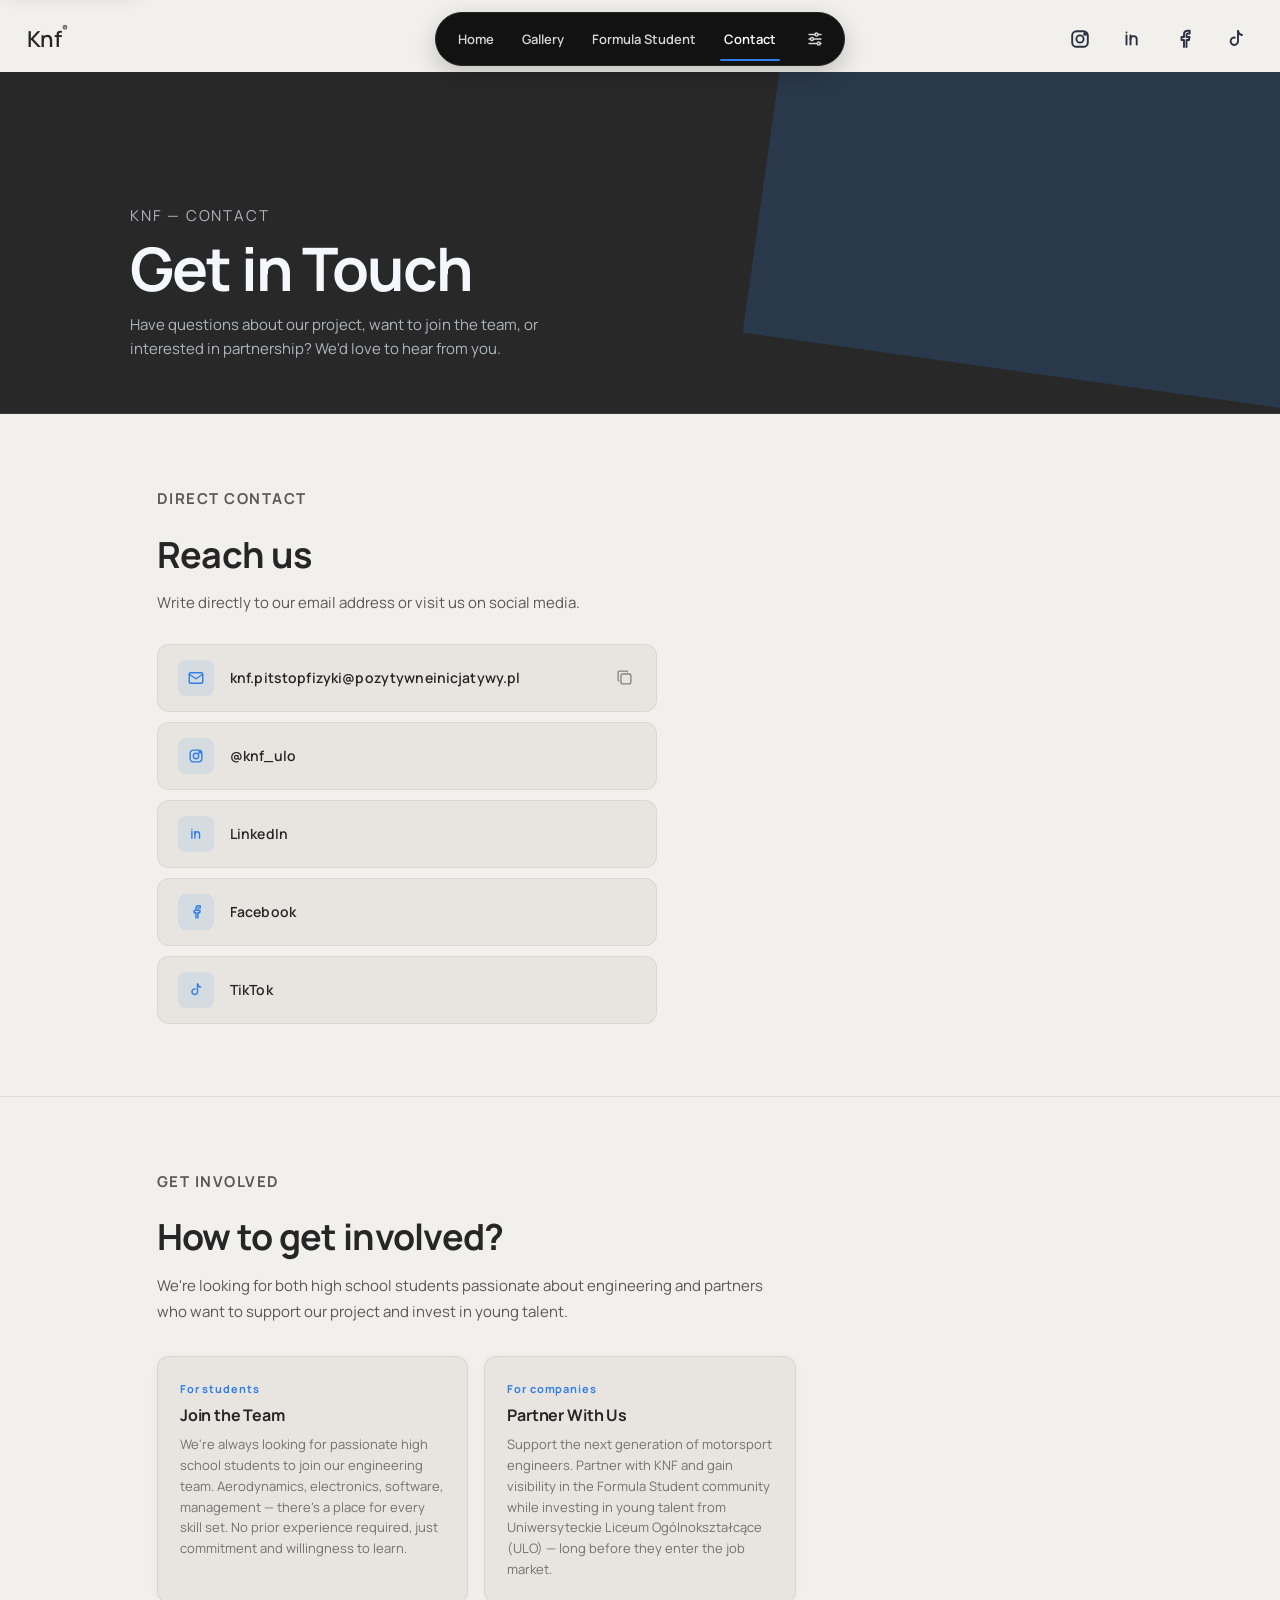
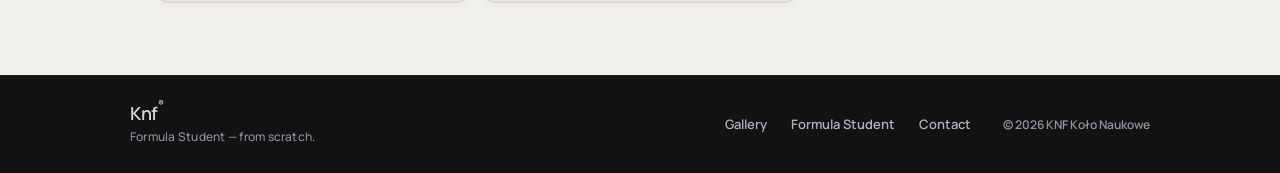
==== commit 32cbb3e0: "Add social media profile links" ====
--- a/src/contact.html
+++ b/src/contact.html
@@ -23,13 +23,13 @@
   <link href="https://fonts.googleapis.com/css2?family=Manrope:wght@500;600;700&display=swap" rel="stylesheet">
   <link rel="stylesheet" href="./css/style.css" />
 
-  <link rel="canonical" href="https://alexander-288.github.io/knfW/contact.html">
+  <link rel="canonical" href="https://knf-ulo.github.io/contact.html">
   <meta property="og:type" content="website">
   <meta property="og:site_name" content="KNF — Formula Student">
   <meta property="og:title" content="Contact | KNF">
   <meta property="og:description" content="Contact KNF — join the team or become a partner of our Formula Student project.">
-  <meta property="og:url" content="https://alexander-288.github.io/knfW/contact.html">
-  <meta property="og:image" content="https://alexander-288.github.io/knfW/assets/bolid-render-iso.webp">
+  <meta property="og:url" content="https://knf-ulo.github.io/contact.html">
+  <meta property="og:image" content="https://knf-ulo.github.io/assets/bolid-render-iso.webp">
   <meta property="og:locale" content="en_US">
   <meta property="og:locale:alternate" content="pl_PL">
   <meta name="twitter:card" content="summary_large_image">
@@ -38,11 +38,11 @@
   {
     "@context": "https://schema.org",
     "@type": "Organization",
-    "@id": "https://alexander-288.github.io/knfW/#organization",
+    "@id": "https://knf-ulo.github.io/#organization",
     "name": "KNF — Koło Naukowe Fizyków",
     "alternateName": "KNF Physics Club",
-    "url": "https://alexander-288.github.io/knfW/",
-    "logo": "https://alexander-288.github.io/knfW/favicon.svg",
+    "url": "https://knf-ulo.github.io/",
+    "logo": "https://knf-ulo.github.io/favicon.svg",
     "email": "knf.pitstopfizyki@pozytywneinicjatywy.pl",
     "sameAs": ["https://www.instagram.com/knf_ulo"],
     "contactPoint": [
@@ -145,6 +145,15 @@
             <circle cx="17.1" cy="6.9" r="1"></circle>
           </svg>
         </a>
+        <a href="https://www.linkedin.com/in/koło-naukowe-fizyki-ulo-3ba034428/" target="_blank" rel="noopener" aria-label="LinkedIn">
+          <svg viewBox="0 0 24 24" aria-hidden="true"><path d="M6.5 8.5v9"></path><path d="M6.5 5.5v.01"></path><path d="M10.5 17.5v-5.3a3.1 3.1 0 0 1 6.2 0v5.3"></path><path d="M10.5 12.2v-3.7"></path></svg>
+        </a>
+        <a href="https://www.facebook.com/people/Koło-Naukowe-Fizyki-PitStop/pfbid025soNmXHWgqFKHjNdLMpXkXGocdxpkXL1m9RW9q9LVNQuoQBKGzaAdmDuZAfFAgRDl/" target="_blank" rel="noopener" aria-label="Facebook">
+          <svg viewBox="0 0 24 24" aria-hidden="true"><path d="M14.5 20v-7h2.5l.5 -3h-3v-1.7c0 -1 .3 -1.8 1.8 -1.8h1.4v-2.7a18 18 0 0 0 -2.1 -.1c-2.1 0 -3.6 1.3 -3.6 3.7V10H9.5v3h2.5v7"></path></svg>
+        </a>
+        <a href="https://www.tiktok.com/@knf_ulo" target="_blank" rel="noopener" aria-label="TikTok">
+          <svg viewBox="0 0 24 24" aria-hidden="true"><path d="M14 4v10.2a3.7 3.7 0 1 1 -3.1 -3.6"></path><path d="M14 4c.5 2.4 2 3.8 4 4"></path></svg>
+        </a>
       </div>
     </nav>
   </header>
@@ -161,7 +170,7 @@
     <section class="fs-section">
       <p class="fs-section-label" data-pl="Kontakt bezpośredni" data-en="Direct contact">Direct contact</p>
       <h2 data-pl="Napisz do nas" data-en="Reach us">Reach us</h2>
-      <p data-pl="Napisz bezpośrednio na nasz adres e-mail lub odwiedź nasz profil na Instagramie." data-en="Write directly to our email address or visit our Instagram profile.">Write directly to our email address or visit our Instagram profile.</p>
+      <p data-pl="Napisz bezpośrednio na nasz adres e-mail lub odwiedź nas w mediach społecznościowych." data-en="Write directly to our email address or visit us on social media.">Write directly to our email address or visit us on social media.</p>
 
       <div class="contact-links">
         <button type="button" class="contact-link contact-copy" data-copy-email="knf.pitstopfizyki@pozytywneinicjatywy.pl" aria-label="Copy email address to clipboard">
@@ -190,6 +199,18 @@
             </svg>
           </span>
           <span>@knf_ulo</span>
+        </a>
+        <a href="https://www.linkedin.com/in/koło-naukowe-fizyki-ulo-3ba034428/" target="_blank" rel="noopener" class="contact-link" aria-label="LinkedIn">
+          <span class="contact-link-icon"><svg viewBox="0 0 24 24" aria-hidden="true"><path d="M6.5 8.5v9"></path><path d="M6.5 5.5v.01"></path><path d="M10.5 17.5v-5.3a3.1 3.1 0 0 1 6.2 0v5.3"></path><path d="M10.5 12.2v-3.7"></path></svg></span>
+          <span>LinkedIn</span>
+        </a>
+        <a href="https://www.facebook.com/people/Koło-Naukowe-Fizyki-PitStop/pfbid025soNmXHWgqFKHjNdLMpXkXGocdxpkXL1m9RW9q9LVNQuoQBKGzaAdmDuZAfFAgRDl/" target="_blank" rel="noopener" class="contact-link" aria-label="Facebook">
+          <span class="contact-link-icon"><svg viewBox="0 0 24 24" aria-hidden="true"><path d="M14.5 20v-7h2.5l.5 -3h-3v-1.7c0 -1 .3 -1.8 1.8 -1.8h1.4v-2.7a18 18 0 0 0 -2.1 -.1c-2.1 0 -3.6 1.3 -3.6 3.7V10H9.5v3h2.5v7"></path></svg></span>
+          <span>Facebook</span>
+        </a>
+        <a href="https://www.tiktok.com/@knf_ulo" target="_blank" rel="noopener" class="contact-link" aria-label="TikTok">
+          <span class="contact-link-icon"><svg viewBox="0 0 24 24" aria-hidden="true"><path d="M14 4v10.2a3.7 3.7 0 1 1 -3.1 -3.6"></path><path d="M14 4c.5 2.4 2 3.8 4 4"></path></svg></span>
+          <span>TikTok</span>
         </a>
       </div>
     </section>
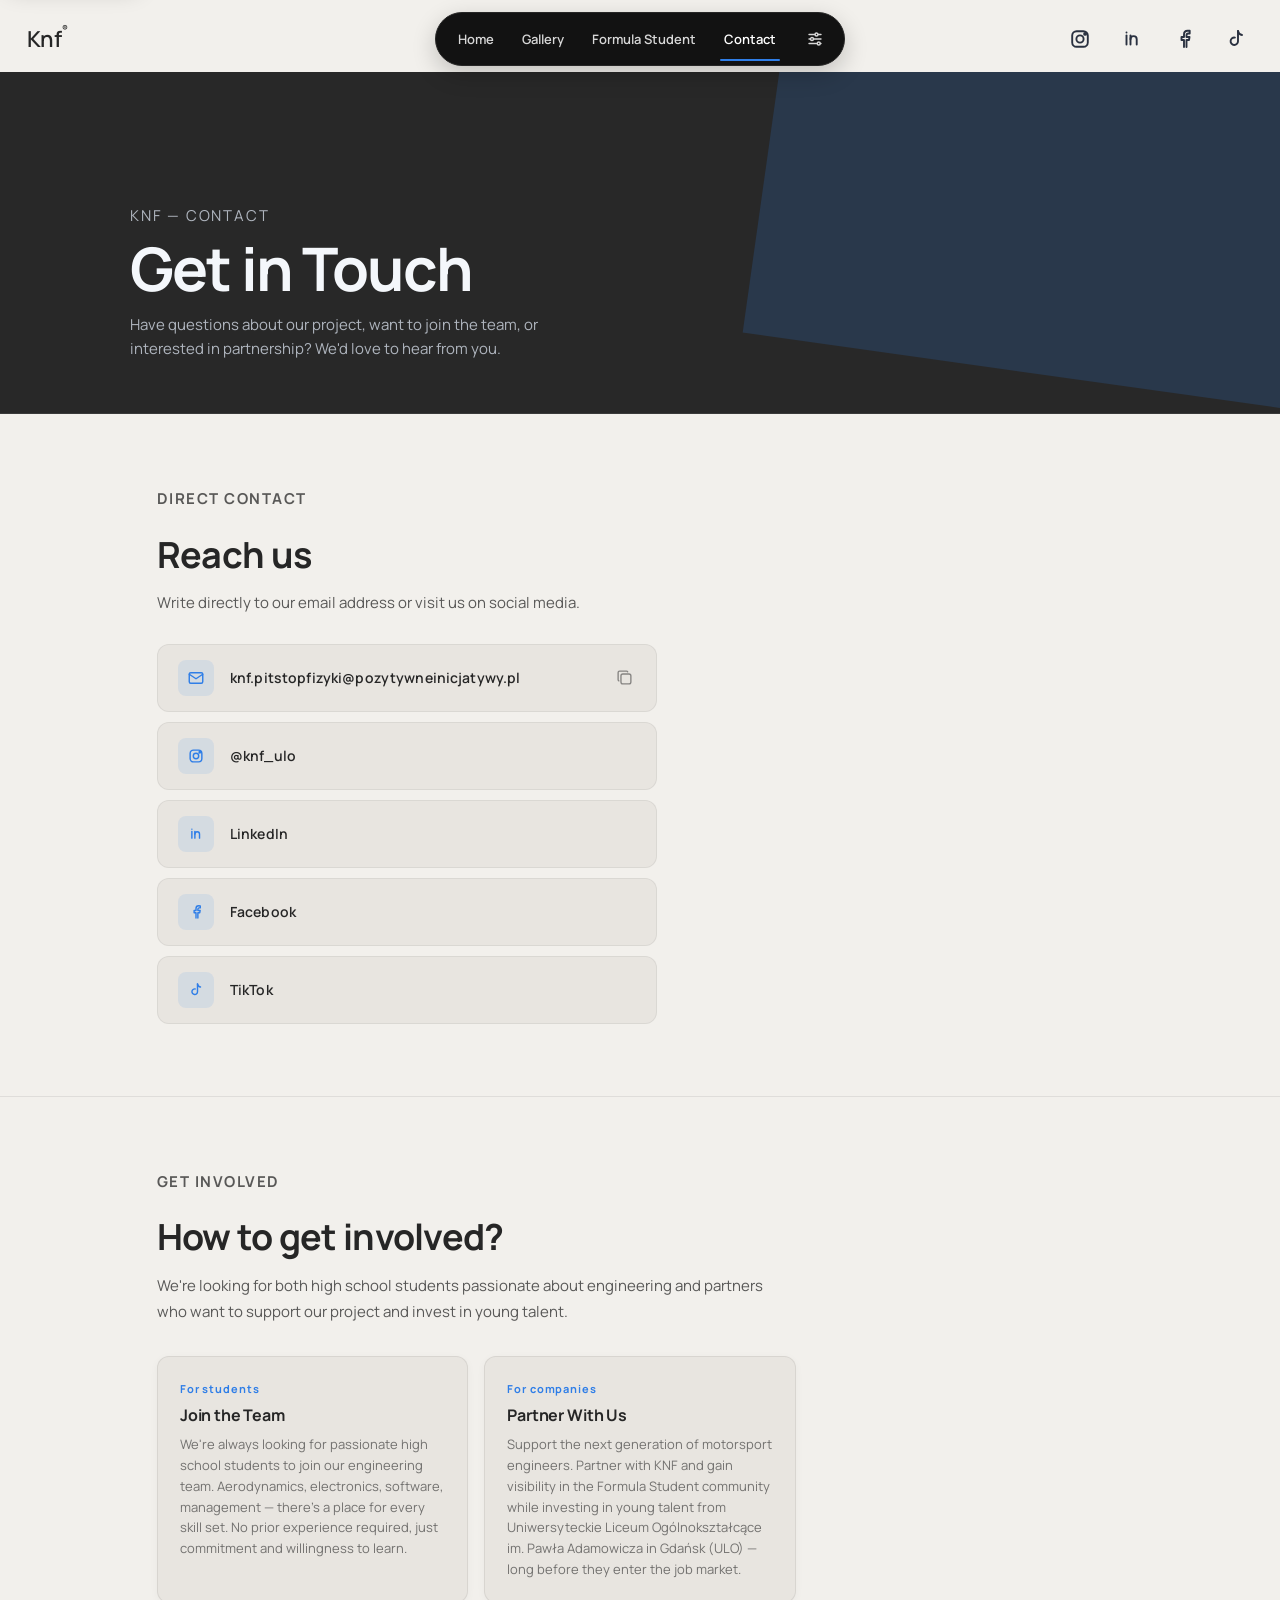
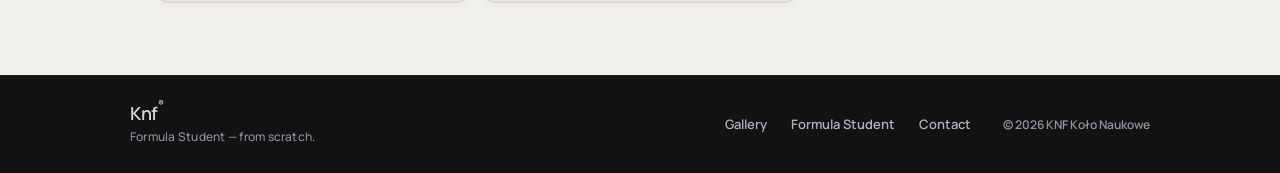
==== commit 647d6750: "Use full school name (ULO im. Pawła Adamowicza, Gdańsk) and drop faculty framing - Name the school i" ====
--- a/src/contact.html
+++ b/src/contact.html
@@ -232,7 +232,7 @@
         <div class="fs-card">
           <span class="fs-card-num" data-pl="Dla firm" data-en="For companies">For companies</span>
           <h3 data-pl="Zostań partnerem" data-en="Partner With Us">Partner With Us</h3>
-          <p data-pl="Wesprzyj następne pokolenie inżynierów motorsportu. Zostając partnerem KNF, zyskujesz obecność w środowisku Formuły Student i inwestujesz w młode talenty z Uniwersyteckiego Liceum Ogólnokształcącego (ULO) — na długo przed ich wejściem na rynek pracy." data-en="Support the next generation of motorsport engineers. Partner with KNF and gain visibility in the Formula Student community while investing in young talent from Uniwersyteckie Liceum Ogólnokształcące (ULO) — long before they enter the job market.">Support the next generation of motorsport engineers. Partner with KNF and gain visibility in the Formula Student community while investing in young talent from Uniwersyteckie Liceum Ogólnokształcące (ULO) — long before they enter the job market.</p>
+          <p data-pl="Wesprzyj następne pokolenie inżynierów motorsportu. Zostając partnerem KNF, zyskujesz obecność w środowisku Formuły Student i inwestujesz w młode talenty z Uniwersyteckiego Liceum Ogólnokształcącego im. Pawła Adamowicza w Gdańsku (ULO) — na długo przed ich wejściem na rynek pracy." data-en="Support the next generation of motorsport engineers. Partner with KNF and gain visibility in the Formula Student community while investing in young talent from Uniwersyteckie Liceum Ogólnokształcące im. Pawła Adamowicza in Gdańsk (ULO) — long before they enter the job market.">Support the next generation of motorsport engineers. Partner with KNF and gain visibility in the Formula Student community while investing in young talent from Uniwersyteckie Liceum Ogólnokształcące im. Pawła Adamowicza in Gdańsk (ULO) — long before they enter the job market.</p>
         </div>
       </div>
     </section>
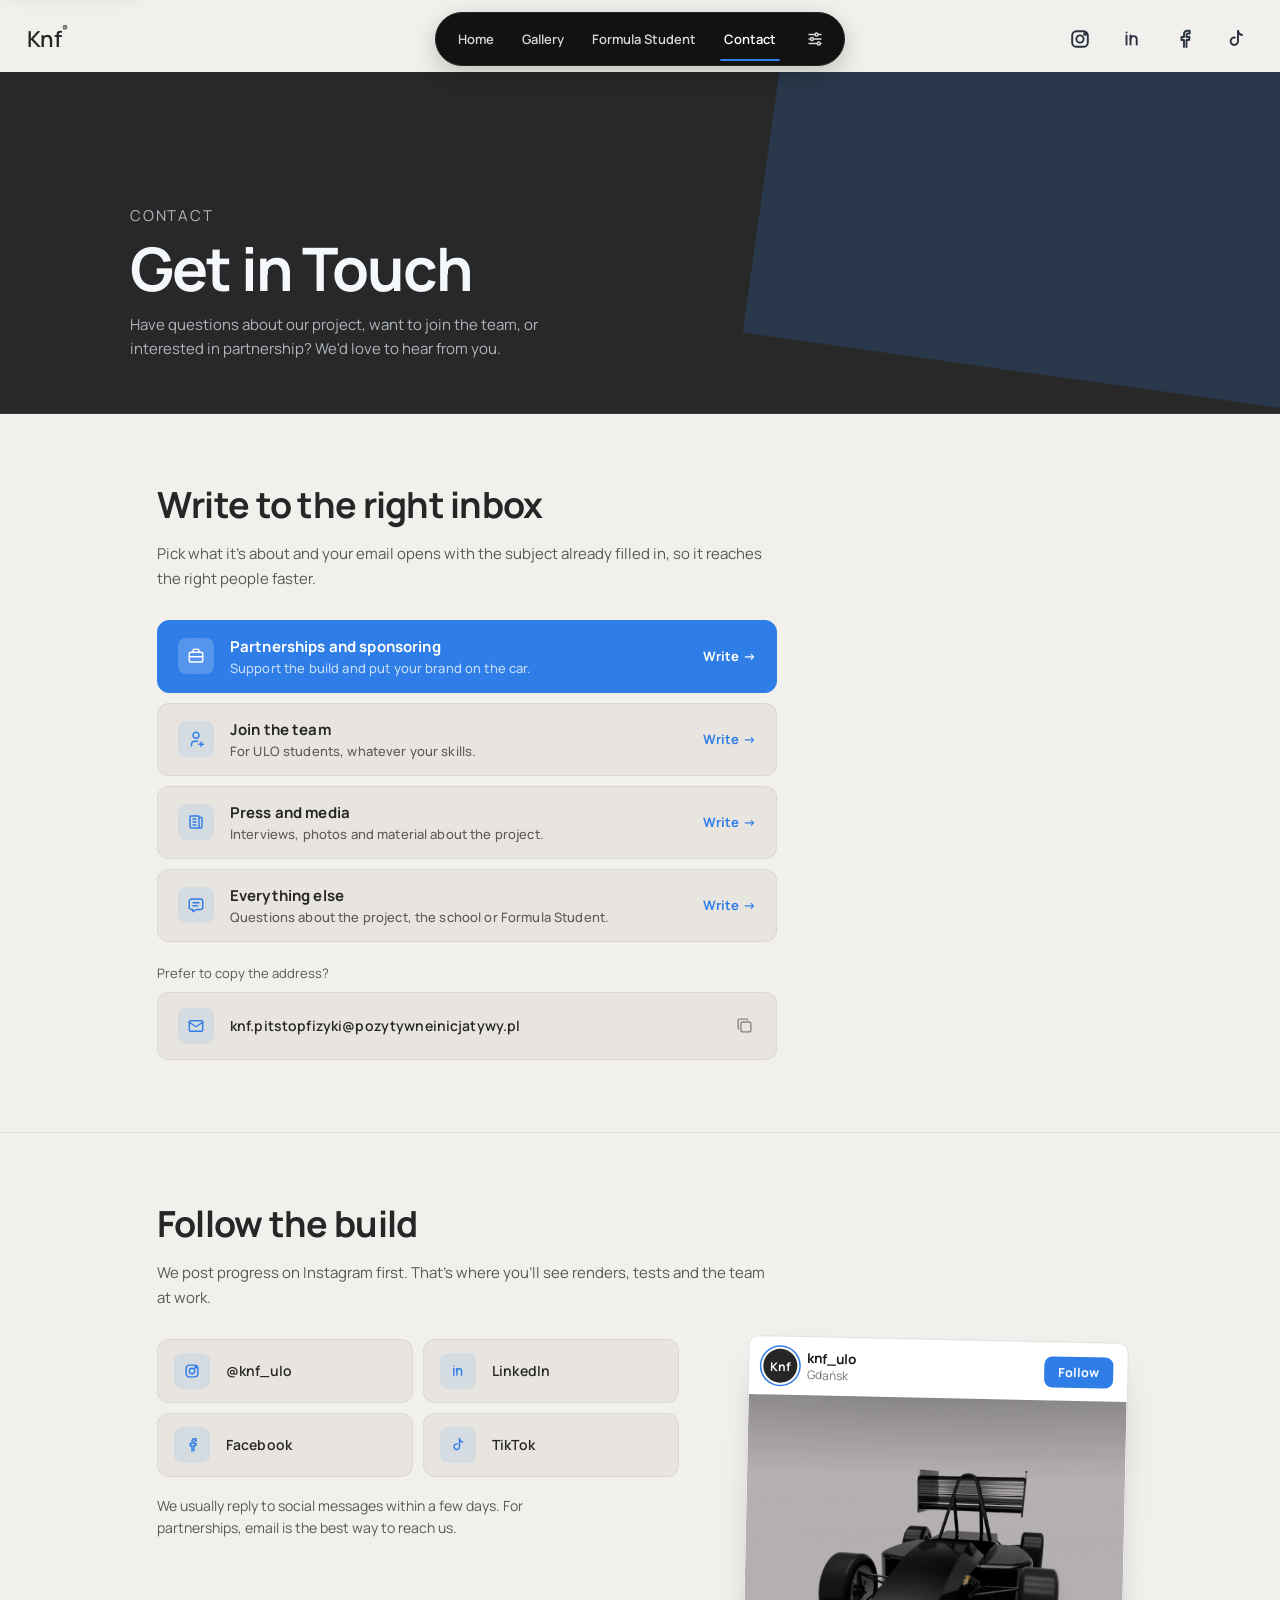
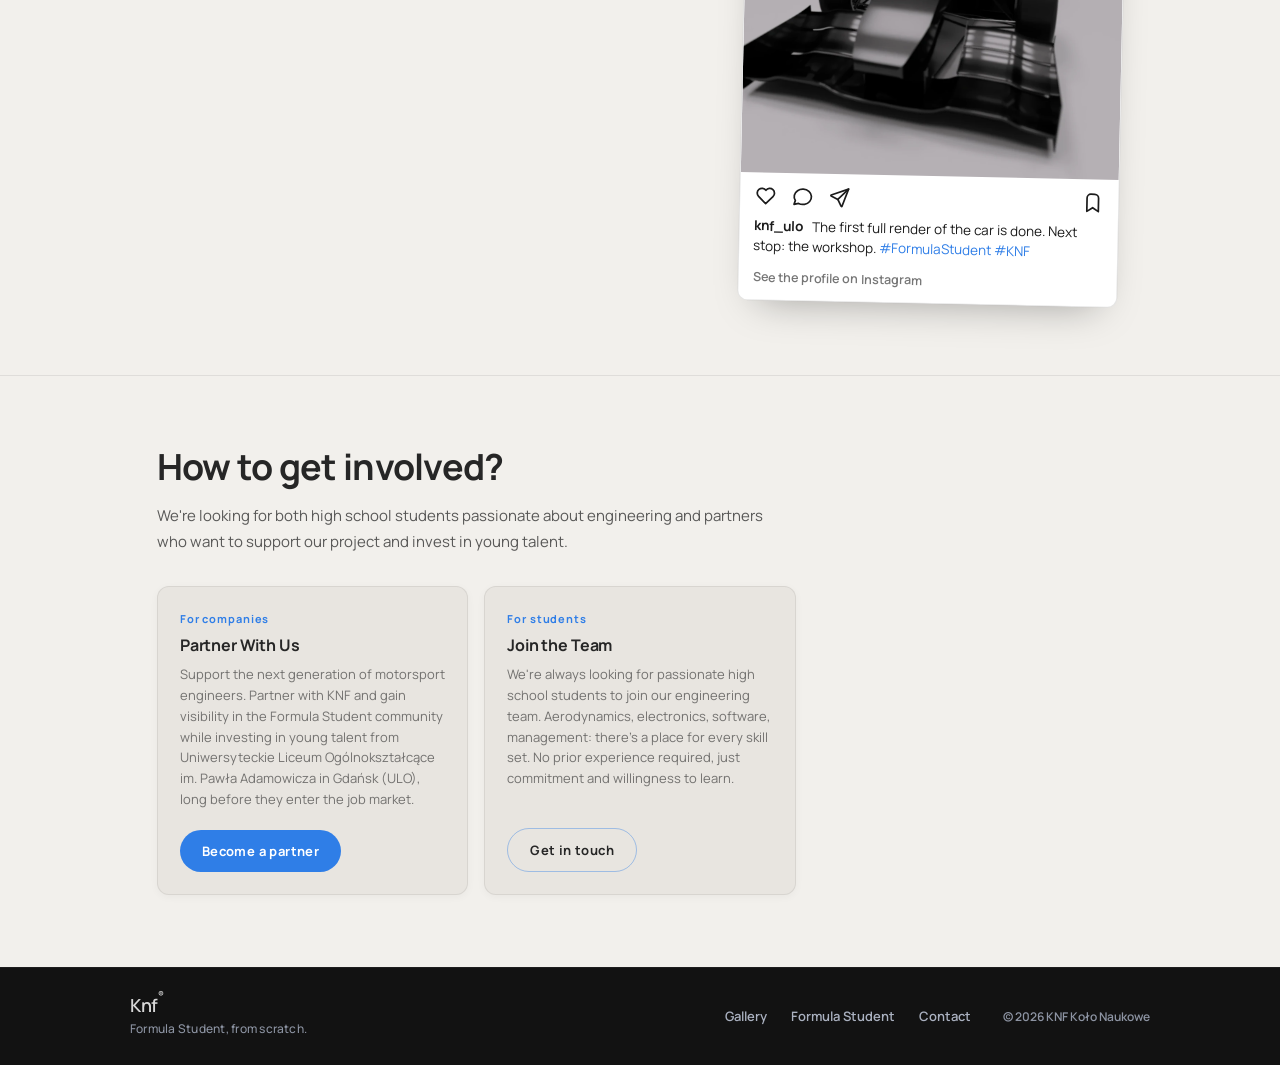
==== commit 3d1ba44d: "Pinboard gallery, photo-stack link, contact rework, copy cleanup Turn the gallery into overlapping t" ====
--- a/src/contact.html
+++ b/src/contact.html
@@ -3,7 +3,7 @@
 <head>
   <meta charset="UTF-8" />
   <meta name="viewport" content="width=device-width, initial-scale=1.0" />
-  <meta name="description" content="Contact KNF — join the team or become a partner of our Formula Student project." data-pl="Skontaktuj się z KNF — dołącz do zespołu lub zostań partnerem projektu Formuły Student." data-en="Contact KNF — join the team or become a partner of our Formula Student project." />
+  <meta name="description" content="Contact KNF to join the team or become a partner of our Formula Student project." data-pl="Skontaktuj się z KNF: dołącz do zespołu lub zostań partnerem projektu Formuły Student." data-en="Contact KNF to join the team or become a partner of our Formula Student project." />
   <title data-pl="Kontakt | KNF" data-en="Contact | KNF">Contact | KNF</title>
   <script>
     // Apply saved theme/language before first paint to avoid a flash
@@ -25,9 +25,9 @@
 
   <link rel="canonical" href="https://knf-ulo.github.io/contact.html">
   <meta property="og:type" content="website">
-  <meta property="og:site_name" content="KNF — Formula Student">
+  <meta property="og:site_name" content="KNF | Formula Student">
   <meta property="og:title" content="Contact | KNF">
-  <meta property="og:description" content="Contact KNF — join the team or become a partner of our Formula Student project.">
+  <meta property="og:description" content="Contact KNF to join the team or become a partner of our Formula Student project.">
   <meta property="og:url" content="https://knf-ulo.github.io/contact.html">
   <meta property="og:image" content="https://knf-ulo.github.io/assets/bolid-render-iso.webp">
   <meta property="og:locale" content="en_US">
@@ -39,7 +39,7 @@
     "@context": "https://schema.org",
     "@type": "Organization",
     "@id": "https://knf-ulo.github.io/#organization",
-    "name": "KNF — Koło Naukowe Fizyków",
+    "name": "KNF Koło Naukowe Fizyków",
     "alternateName": "KNF Physics Club",
     "url": "https://knf-ulo.github.io/",
     "logo": "https://knf-ulo.github.io/favicon.svg",
@@ -161,18 +161,54 @@
   <main id="main-content" tabindex="-1">
     <section class="subpage-hero">
       <div class="subpage-hero-inner">
-        <p class="hero-kicker" data-pl="KNF — Kontakt" data-en="KNF — Contact">KNF — Contact</p>
+        <p class="hero-kicker" data-pl="Kontakt" data-en="Contact">Contact</p>
         <h1 data-pl="Skontaktuj się z nami" data-en="Get in Touch">Get in Touch</h1>
         <p data-pl="Masz pytania o nasz projekt, chcesz dołączyć do zespołu lub zostać partnerem? Chętnie odpiszemy." data-en="Have questions about our project, want to join the team, or interested in partnership? We'd love to hear from you.">Have questions about our project, want to join the team, or interested in partnership? We'd love to hear from you.</p>
       </div>
     </section>
 
-    <section class="fs-section">
-      <p class="fs-section-label" data-pl="Kontakt bezpośredni" data-en="Direct contact">Direct contact</p>
-      <h2 data-pl="Napisz do nas" data-en="Reach us">Reach us</h2>
-      <p data-pl="Napisz bezpośrednio na nasz adres e-mail lub odwiedź nas w mediach społecznościowych." data-en="Write directly to our email address or visit us on social media.">Write directly to our email address or visit us on social media.</p>
-
-      <div class="contact-links">
+    <section class="fs-section" id="write">
+      <h2 data-pl="Napisz tam, gdzie trzeba" data-en="Write to the right inbox">Write to the right inbox</h2>
+      <p data-pl="Wybierz temat, a wiadomość otworzy się z gotowym tytułem. Dzięki temu szybciej trafi do właściwych osób." data-en="Pick what it's about and your email opens with the subject already filled in, so it reaches the right people faster.">Pick what it's about and your email opens with the subject already filled in, so it reaches the right people faster.</p>
+
+      <!-- TODO: add named team contacts (team lead, partnerships lead) once the team shares them -->
+      <div class="contact-links contact-inboxes">
+        <a class="contact-link contact-link--primary" href="mailto:knf.pitstopfizyki@pozytywneinicjatywy.pl?subject=Partnerstwo%20%7C%20Partnership">
+          <span class="contact-link-icon"><svg viewBox="0 0 24 24" aria-hidden="true"><path d="M3 9a2 2 0 0 1 2 -2h14a2 2 0 0 1 2 2v9a2 2 0 0 1 -2 2h-14a2 2 0 0 1 -2 -2l0 -9"></path><path d="M8 7v-2a2 2 0 0 1 2 -2h4a2 2 0 0 1 2 2v2"></path><path d="M3 13h18"></path></svg></span>
+          <span class="contact-link-text">
+            <strong data-pl="Partnerstwo i sponsoring" data-en="Partnerships and sponsoring">Partnerships and sponsoring</strong>
+            <span data-pl="Wesprzyj budowę i umieść swoją markę na bolidzie." data-en="Support the build and put your brand on the car.">Support the build and put your brand on the car.</span>
+          </span>
+          <span class="contact-link-go" aria-hidden="true" data-pl="Napisz" data-en="Write">Write</span>
+        </a>
+        <a class="contact-link" href="mailto:knf.pitstopfizyki@pozytywneinicjatywy.pl?subject=Dołączenie%20do%20zespołu%20%7C%20Joining%20the%20team">
+          <span class="contact-link-icon"><svg viewBox="0 0 24 24" aria-hidden="true"><path d="M8 7a4 4 0 1 0 8 0a4 4 0 1 0 -8 0"></path><path d="M16 19h6"></path><path d="M19 16v6"></path><path d="M6 21v-2a4 4 0 0 1 4 -4h4"></path></svg></span>
+          <span class="contact-link-text">
+            <strong data-pl="Dołącz do zespołu" data-en="Join the team">Join the team</strong>
+            <span data-pl="Dla uczniów ULO, z każdym zestawem umiejętności." data-en="For ULO students, whatever your skills.">For ULO students, whatever your skills.</span>
+          </span>
+          <span class="contact-link-go" aria-hidden="true" data-pl="Napisz" data-en="Write">Write</span>
+        </a>
+        <a class="contact-link" href="mailto:knf.pitstopfizyki@pozytywneinicjatywy.pl?subject=Media%20%7C%20Press">
+          <span class="contact-link-icon"><svg viewBox="0 0 24 24" aria-hidden="true"><path d="M16 6h3a1 1 0 0 1 1 1v11a2 2 0 0 1 -4 0v-13a1 1 0 0 0 -1 -1h-10a1 1 0 0 0 -1 1v12a3 3 0 0 0 3 3h11"></path><path d="M8 8h4"></path><path d="M8 12h4"></path><path d="M8 16h4"></path></svg></span>
+          <span class="contact-link-text">
+            <strong data-pl="Media i prasa" data-en="Press and media">Press and media</strong>
+            <span data-pl="Wywiady, zdjęcia i materiały o projekcie." data-en="Interviews, photos and material about the project.">Interviews, photos and material about the project.</span>
+          </span>
+          <span class="contact-link-go" aria-hidden="true" data-pl="Napisz" data-en="Write">Write</span>
+        </a>
+        <a class="contact-link" href="mailto:knf.pitstopfizyki@pozytywneinicjatywy.pl?subject=Pytanie%20%7C%20Question">
+          <span class="contact-link-icon"><svg viewBox="0 0 24 24" aria-hidden="true"><path d="M8 9h8"></path><path d="M8 13h6"></path><path d="M18 4a3 3 0 0 1 3 3v8a3 3 0 0 1 -3 3h-5l-5 3v-3h-2a3 3 0 0 1 -3 -3v-8a3 3 0 0 1 3 -3h12"></path></svg></span>
+          <span class="contact-link-text">
+            <strong data-pl="Wszystko inne" data-en="Everything else">Everything else</strong>
+            <span data-pl="Pytania o projekt, szkołę albo Formułę Student." data-en="Questions about the project, the school or Formula Student.">Questions about the project, the school or Formula Student.</span>
+          </span>
+          <span class="contact-link-go" aria-hidden="true" data-pl="Napisz" data-en="Write">Write</span>
+        </a>
+      </div>
+
+      <div class="contact-copy-row">
+        <p data-pl="Wolisz skopiować adres?" data-en="Prefer to copy the address?">Prefer to copy the address?</p>
         <button type="button" class="contact-link contact-copy" data-copy-email="knf.pitstopfizyki@pozytywneinicjatywy.pl" aria-label="Copy email address to clipboard">
           <span class="contact-link-icon">
             <svg viewBox="0 0 24 24" aria-hidden="true">
@@ -189,7 +225,18 @@
           </span>
           <span class="copy-feedback" role="status" aria-live="polite"></span>
         </button>
-
+      </div>
+    </section>
+
+    <hr class="fs-divider">
+
+    <section class="fs-section">
+      <h2 data-pl="Śledź budowę" data-en="Follow the build">Follow the build</h2>
+      <p data-pl="Postępy wrzucamy najpierw na Instagram. Tam zobaczysz rendery, testy i zespół przy pracy." data-en="We post progress on Instagram first. That's where you'll see renders, tests and the team at work.">We post progress on Instagram first. That's where you'll see renders, tests and the team at work.</p>
+
+      <div class="contact-follow">
+        <div>
+          <div class="contact-socials">
         <a href="https://www.instagram.com/knf_ulo" target="_blank" rel="noopener" class="contact-link" aria-label="Instagram">
           <span class="contact-link-icon">
             <svg viewBox="0 0 24 24" aria-hidden="true">
@@ -212,27 +259,56 @@
           <span class="contact-link-icon"><svg viewBox="0 0 24 24" aria-hidden="true"><path d="M14 4v10.2a3.7 3.7 0 1 1 -3.1 -3.6"></path><path d="M14 4c.5 2.4 2 3.8 4 4"></path></svg></span>
           <span>TikTok</span>
         </a>
+          </div>
+          <p class="contact-note" data-pl="Na wiadomości w mediach społecznościowych odpowiadamy zwykle w ciągu kilku dni. W sprawach partnerstwa najlepiej napisać e-mail." data-en="We usually reply to social messages within a few days. For partnerships, email is the best way to reach us.">We usually reply to social messages within a few days. For partnerships, email is the best way to reach us.</p>
+        </div>
+
+        <!-- Our own post drawn in the site's style; not an Instagram embed -->
+        <article class="ig-post" aria-label="Instagram post from knf_ulo">
+          <header class="ig-head">
+            <span class="ig-avatar" aria-hidden="true">Knf</span>
+            <span class="ig-user">
+              <strong>knf_ulo</strong>
+              <span>Gdańsk</span>
+            </span>
+            <a class="ig-follow" href="https://www.instagram.com/knf_ulo" target="_blank" rel="noopener" data-pl="Obserwuj" data-en="Follow">Follow</a>
+          </header>
+          <img class="ig-img" src="./assets/bolid-render-front34.webp" alt="Render of the KNF car from the front three-quarter angle" loading="lazy">
+          <div class="ig-actions" aria-hidden="true">
+            <svg viewBox="0 0 24 24"><path d="M19.5 12.572l-7.5 7.428l-7.5 -7.428a5 5 0 1 1 7.5 -6.566a5 5 0 1 1 7.5 6.572"></path></svg>
+            <svg viewBox="0 0 24 24"><path d="M3 20l1.3 -3.9c-2.324 -3.437 -1.426 -7.872 2.1 -10.374c3.526 -2.501 8.59 -2.296 11.845 .48c3.255 2.777 3.695 7.266 1.029 10.501c-2.666 3.235 -7.615 4.215 -11.574 2.293l-4.7 1"></path></svg>
+            <svg viewBox="0 0 24 24"><path d="M10 14l11 -11"></path><path d="M21 3l-6.5 18a.55 .55 0 0 1 -1 0l-3.5 -7l-7 -3.5a.55 .55 0 0 1 0 -1l18 -6.5"></path></svg>
+            <svg class="ig-save" viewBox="0 0 24 24"><path d="M18 7v14l-6 -4l-6 4v-14a4 4 0 0 1 4 -4h4a4 4 0 0 1 4 4"></path></svg>
+          </div>
+          <p class="ig-caption">
+            <strong>knf_ulo</strong>
+            <span data-pl="Pierwszy pełny render bolidu gotowy. Następny przystanek: warsztat." data-en="The first full render of the car is done. Next stop: the workshop.">The first full render of the car is done. Next stop: the workshop.</span>
+            <span class="ig-tags">#FormulaStudent #KNF</span>
+          </p>
+          <a class="ig-link" href="https://www.instagram.com/knf_ulo" target="_blank" rel="noopener" data-pl="Zobacz profil na Instagramie" data-en="See the profile on Instagram">See the profile on Instagram</a>
+        </article>
       </div>
     </section>
 
     <hr class="fs-divider">
 
-    <section class="fs-section">
-      <p class="fs-section-label" data-pl="Zaangażuj się" data-en="Get Involved">Get Involved</p>
+    <section class="fs-section" id="partner">
       <h2 data-pl="Jak możesz się zaangażować?" data-en="How to get involved?">How to get involved?</h2>
       <p data-pl="Szukamy zarówno uczniów z pasją do inżynierii, jak i partnerów, którzy chcą wspierać nasz projekt i inwestować w młode talenty." data-en="We're looking for both high school students passionate about engineering and partners who want to support our project and invest in young talent.">We're looking for both high school students passionate about engineering and partners who want to support our project and invest in young talent.</p>
 
       <div class="fs-grid">
+        <div class="fs-card">
+          <span class="fs-card-num" data-pl="Dla firm" data-en="For companies">For companies</span>
+          <h3 data-pl="Zostań partnerem" data-en="Partner With Us">Partner With Us</h3>
+          <p data-pl="Wesprzyj następne pokolenie inżynierów motorsportu. Zostając partnerem KNF, zyskujesz obecność w środowisku Formuły Student i inwestujesz w młode talenty z Uniwersyteckiego Liceum Ogólnokształcącego im. Pawła Adamowicza w Gdańsku (ULO), na długo przed ich wejściem na rynek pracy." data-en="Support the next generation of motorsport engineers. Partner with KNF and gain visibility in the Formula Student community while investing in young talent from Uniwersyteckie Liceum Ogólnokształcące im. Pawła Adamowicza in Gdańsk (ULO), long before they enter the job market.">Support the next generation of motorsport engineers. Partner with KNF and gain visibility in the Formula Student community while investing in young talent from Uniwersyteckie Liceum Ogólnokształcące im. Pawła Adamowicza in Gdańsk (ULO), long before they enter the job market.</p>
+          <a class="projects-page-link" href="mailto:knf.pitstopfizyki@pozytywneinicjatywy.pl?subject=Partnerstwo%20%7C%20Partnership" data-pl="Zostań partnerem" data-en="Become a partner">Become a partner</a>
+        </div>
+
         <div class="fs-card">
           <span class="fs-card-num" data-pl="Dla uczniów" data-en="For students">For students</span>
           <h3 data-pl="Dołącz do zespołu" data-en="Join the Team">Join the Team</h3>
-          <p data-pl="Szukamy uczniów z pasją do inżynierii. Aerodynamika, elektronika, oprogramowanie, zarządzanie — każde kompetencje mają u nas miejsce. Nie wymagamy doświadczenia — wymagamy zaangażowania i chęci do nauki." data-en="We're always looking for passionate high school students to join our engineering team. Aerodynamics, electronics, software, management — there's a place for every skill set. No prior experience required, just commitment and willingness to learn.">We're always looking for passionate high school students to join our engineering team. Aerodynamics, electronics, software, management — there's a place for every skill set. No prior experience required, just commitment and willingness to learn.</p>
-        </div>
-
-        <div class="fs-card">
-          <span class="fs-card-num" data-pl="Dla firm" data-en="For companies">For companies</span>
-          <h3 data-pl="Zostań partnerem" data-en="Partner With Us">Partner With Us</h3>
-          <p data-pl="Wesprzyj następne pokolenie inżynierów motorsportu. Zostając partnerem KNF, zyskujesz obecność w środowisku Formuły Student i inwestujesz w młode talenty z Uniwersyteckiego Liceum Ogólnokształcącego im. Pawła Adamowicza w Gdańsku (ULO) — na długo przed ich wejściem na rynek pracy." data-en="Support the next generation of motorsport engineers. Partner with KNF and gain visibility in the Formula Student community while investing in young talent from Uniwersyteckie Liceum Ogólnokształcące im. Pawła Adamowicza in Gdańsk (ULO) — long before they enter the job market.">Support the next generation of motorsport engineers. Partner with KNF and gain visibility in the Formula Student community while investing in young talent from Uniwersyteckie Liceum Ogólnokształcące im. Pawła Adamowicza in Gdańsk (ULO) — long before they enter the job market.</p>
+          <p data-pl="Szukamy uczniów z pasją do inżynierii. Aerodynamika, elektronika, oprogramowanie, zarządzanie: u nas każdy znajdzie miejsce dla swoich umiejętności. Nie wymagamy doświadczenia, tylko zaangażowania i chęci do nauki." data-en="We're always looking for passionate high school students to join our engineering team. Aerodynamics, electronics, software, management: there's a place for every skill set. No prior experience required, just commitment and willingness to learn.">We're always looking for passionate high school students to join our engineering team. Aerodynamics, electronics, software, management: there's a place for every skill set. No prior experience required, just commitment and willingness to learn.</p>
+          <a class="projects-page-link projects-page-link--ghost" href="mailto:knf.pitstopfizyki@pozytywneinicjatywy.pl?subject=Dołączenie%20do%20zespołu%20%7C%20Joining%20the%20team" data-pl="Napisz do nas" data-en="Get in touch">Get in touch</a>
         </div>
       </div>
     </section>
@@ -242,7 +318,7 @@
     <div class="footer-inner">
       <div class="footer-brand-col">
         <a class="brand footer-brand" href="./index.html" aria-label="KNF home">Knf<sup>®</sup></a>
-        <p class="footer-tagline" data-pl="Formuła Student — od podstaw." data-en="Formula Student — from scratch.">Formula Student — from scratch.</p>
+        <p class="footer-tagline" data-pl="Formuła Student od podstaw." data-en="Formula Student, from scratch.">Formula Student, from scratch.</p>
       </div>
       <nav class="footer-nav" aria-label="Footer navigation">
         <a href="./gallery.html" data-pl="Galeria" data-en="Gallery">Gallery</a>
--- a/src/css/style.css
+++ b/src/css/style.css
@@ -8,6 +8,10 @@
   --brand-color: #262626;
   --social-color: #2a3140;
   --section-alt-bg: #e8e5e0;
+  --paper: #fbfaf7;
+  --print-shadow: 0 1px 1px rgba(0, 0, 0, 0.08), 0 10px 22px -8px rgba(30, 25, 15, 0.32);
+  --print-shadow-lift: 0 2px 4px rgba(0, 0, 0, 0.1), 0 26px 44px -14px rgba(30, 25, 15, 0.45);
+  --ease-out: cubic-bezier(0.16, 1, 0.3, 1);
 }
 
 [data-theme="dark"] {
@@ -15,8 +19,12 @@
   --pill: #1a2844;
   --pill-border: #253a60;
   --brand-color: #ccd8f8;
-  --social-color: #8099c0;
+  /* Light enough to read over the blue blueprint on the home hero */
+  --social-color: #e3ecff;
   --section-alt-bg: #121f36;
+  --paper: #ebe8e1;
+  --print-shadow: 0 1px 1px rgba(0, 0, 0, 0.3), 0 12px 26px -8px rgba(0, 0, 0, 0.7);
+  --print-shadow-lift: 0 2px 4px rgba(0, 0, 0, 0.35), 0 30px 50px -14px rgba(0, 0, 0, 0.8);
 }
 
 /* ── Dark mode element overrides ─────────────────────────────── */
@@ -50,10 +58,6 @@
 
 [data-theme="dark"] .pe-desc {
   opacity: 0.75;
-}
-
-[data-theme="dark"] .gallery-caption {
-  opacity: 0.72;
 }
 
 [data-theme="dark"] .fs-card {
@@ -388,6 +392,15 @@
   gap: 18px;
 }
 
+/* In dark mode the icons sit on the nav's pill so they read over the blueprint */
+[data-theme="dark"] .socials {
+  gap: 10px;
+  padding: 4px 10px;
+  border-radius: 999px;
+  background: var(--pill);
+  border: 1px solid var(--pill-border);
+}
+
 .socials a {
   text-decoration: none;
   display: grid;
@@ -497,6 +510,10 @@
   letter-spacing: -0.02em;
   color: #f4f7fb;
   text-wrap: balance;
+}
+
+html[lang="pl"] .hero-content h1 {
+  font-size: clamp(25px, 3.7vw, 46px);
 }
 
 .hero-content > p {
@@ -644,31 +661,26 @@
 
 .project-entry {
   display: grid;
-  grid-template-columns: 30px 1fr;
+  grid-template-columns: 1fr;
   grid-template-rows: auto auto;
   column-gap: 14px;
   padding: 20px 6px;
   border-bottom: 1px solid rgba(0, 0, 0, 0.09);
-  transition: padding-left 0.2s ease;
   cursor: default;
+}
+
+.project-entry > * {
+  transition: transform 0.25s var(--ease-out);
 }
 
 .project-entry:first-child {
   border-top: 1px solid rgba(0, 0, 0, 0.09);
 }
 
-.project-entry:hover {
-  padding-left: 14px;
-}
-
-.pe-num {
-  grid-row: 1 / 3;
-  align-self: center;
-  font-size: 11px;
-  font-weight: 700;
-  color: #2f7ee7;
-  letter-spacing: 0.06em;
-}
+.project-entry:hover > * {
+  transform: translateX(8px);
+}
+
 
 .pe-title {
   font-size: 16px;
@@ -1159,7 +1171,7 @@
 /* ── Gallery ─────────────────────────────────────────────────── */
 
 .gallery-section {
-  max-width: 1020px;
+  max-width: 1180px;
   margin: 0 auto;
   padding: 64px max(2.1vw, 24px) 96px;
 }
@@ -1201,97 +1213,7 @@
   color: #0d1117;
 }
 
-.gallery-grid {
-  display: grid;
-  grid-template-columns: repeat(3, 1fr);
-  grid-auto-rows: 240px;
-  grid-auto-flow: dense;
-  gap: 12px;
-}
-
-.gallery-photo {
-  flex: 1;
-  min-height: 0;
-  width: 100%;
-  display: block;
-  object-fit: cover;
-  border-radius: 10px;
-  transition: transform 0.25s ease, box-shadow 0.2s ease;
-}
-
-/* gallery-item hover highlight (scale + shadow) removed per design request */
-
-.gallery-item {
-  margin: 0;
-  display: flex;
-  flex-direction: column;
-  gap: 8px;
-}
-
-.gallery-item.gi-wide {
-  grid-column: span 2;
-}
-
-.gallery-item.gi-tall {
-  grid-row: span 2;
-}
-
-.gallery-placeholder {
-  flex: 1;
-  border-radius: 10px;
-  background: var(--section-alt-bg);
-  border: 1.5px dashed rgba(0, 0, 0, 0.14);
-  display: grid;
-  place-items: center;
-  transition: border-color 0.18s ease, background 0.18s ease;
-}
-
-[data-theme="dark"] .gallery-placeholder {
-  border-color: rgba(255, 255, 255, 0.1);
-}
-
-.gallery-placeholder::after {
-  content: "+";
-  font-size: 22px;
-  font-weight: 300;
-  color: var(--brand-color);
-  opacity: 0.2;
-}
-
-.gallery-caption {
-  margin: 0;
-  font-size: 11px;
-  font-weight: 600;
-  letter-spacing: 0.06em;
-  text-transform: uppercase;
-  color: var(--brand-color);
-  opacity: 0.65;
-  padding-inline: 2px;
-}
-
-@media (max-width: 900px) {
-  .gallery-grid {
-    grid-template-columns: 1fr 1fr;
-    grid-auto-rows: 200px;
-  }
-
-  .gallery-item.gi-wide {
-    grid-column: span 2;
-  }
-}
-
 @media (max-width: 600px) {
-  .gallery-grid {
-    grid-template-columns: 1fr;
-    grid-auto-rows: 220px;
-  }
-
-  .gallery-item.gi-wide,
-  .gallery-item.gi-tall {
-    grid-column: auto;
-    grid-row: auto;
-  }
-
   .subpage-hero-inner h1 {
     font-size: 32px;
   }
@@ -1538,21 +1460,6 @@
   transform: translateY(0);
 }
 
-/* ── Gallery item hover ──────────────────────────────────────── */
-
-.gallery-item .gallery-placeholder {
-  transition: transform 0.25s ease, border-color 0.2s ease, background 0.2s ease;
-}
-
-.gallery-item:hover .gallery-placeholder {
-  transform: scale(1.02);
-  border-color: rgba(47, 126, 231, 0.45);
-}
-
-[data-theme="dark"] .gallery-item:hover .gallery-placeholder {
-  border-color: rgba(47, 126, 231, 0.38);
-}
-
 /* ── FS card hover ───────────────────────────────────────────── */
 
 .fs-card {
@@ -1570,13 +1477,7 @@
 
 /* ── Project entry hover pulse ───────────────────────────────── */
 
-.pe-num {
-  transition: transform 0.2s ease;
-}
-
-.project-entry:hover .pe-num {
-  transform: scale(1.15);
-}
+
 
 /* ── Reduced motion ──────────────────────────────────────────── */
 
@@ -1734,3 +1635,739 @@
   opacity: 1;
   transform: translateY(-50%) scale(1);
 }
+
+/* ── Gallery pinboard ────────────────────────────────────────── */
+
+.pinboard {
+  display: flex;
+  flex-wrap: wrap;
+  justify-content: center;
+  align-items: center;
+  padding: 28px 0 48px;
+}
+
+/* Each print keeps its own tilt and nudge, set inline as --w --r --x --y */
+.pin {
+  position: relative;
+  z-index: var(--z, 1);
+  flex: 0 0 var(--w, 30%);
+  max-width: var(--w, 30%);
+  margin: -8px -0.8%;
+  transform: translate(var(--x, 0), var(--y, 0)) rotate(var(--r, 0deg));
+  transition: transform 0.45s var(--ease-out);
+}
+
+/* Pull out from under the pile */
+.pin:hover,
+.pin:focus-within {
+  z-index: 100;
+  transform: translate(var(--x, 0), calc(var(--y, 0) - 12px)) rotate(calc(var(--r, 0deg) * 0.3)) scale(1.06);
+}
+
+.pin-print {
+  display: block;
+  width: 100%;
+  margin: 0;
+  padding: 8px 8px 0;
+  border: 0;
+  border-radius: 3px;
+  background: var(--paper);
+  box-shadow: var(--print-shadow);
+  font: inherit;
+  text-align: left;
+  cursor: zoom-in;
+  transition: box-shadow 0.45s var(--ease-out);
+}
+
+.pin:hover .pin-print,
+.pin:focus-within .pin-print {
+  box-shadow: var(--print-shadow-lift);
+}
+
+.pin-print:focus-visible {
+  outline: 3px solid #2f7ee7;
+  outline-offset: 4px;
+}
+
+.pin-print img {
+  display: block;
+  width: 100%;
+  height: auto;
+  border-radius: 1px;
+}
+
+/* Right-aligned: the print before this one can overlap its left edge */
+.pin-title {
+  display: block;
+  padding: 9px 3px 11px;
+  text-align: right;
+  font-size: 12.5px;
+  font-weight: 600;
+  line-height: 1.3;
+  color: #2a2a2a;
+}
+
+/* A strip of brand-blue tape on some prints */
+.pin--tape::before {
+  content: "";
+  position: absolute;
+  top: -11px;
+  left: 50%;
+  z-index: 2;
+  width: 82px;
+  height: 24px;
+  transform: translateX(-50%) rotate(-4deg);
+  background: rgba(47, 126, 231, 0.32);
+  box-shadow: 0 1px 2px rgba(0, 0, 0, 0.08);
+  pointer-events: none;
+}
+
+[data-theme="dark"] .pin--tape::before {
+  background: rgba(120, 170, 255, 0.4);
+}
+
+.pin--drop {
+  animation: pin-drop 0.75s var(--ease-out) var(--d, 0s) backwards;
+}
+
+@keyframes pin-drop {
+  from {
+    opacity: 0;
+    transform: translate(var(--x, 0), calc(var(--y, 0) - 46px)) rotate(calc(var(--r, 0deg) * 3.2)) scale(1.08);
+  }
+  55% {
+    opacity: 1;
+  }
+  to {
+    opacity: 1;
+    transform: translate(var(--x, 0), var(--y, 0)) rotate(var(--r, 0deg));
+  }
+}
+
+@media (max-width: 900px) {
+  .pin {
+    flex-basis: min(calc(var(--w, 30%) * 1.6), 72%);
+    max-width: min(calc(var(--w, 30%) * 1.6), 72%);
+  }
+}
+
+/* Phones: a loose zigzag column instead of a crowded board */
+@media (max-width: 600px) {
+  .pinboard {
+    flex-direction: column;
+    align-items: stretch;
+    padding-top: 12px;
+  }
+
+  .pin {
+    flex-basis: auto;
+    width: 80%;
+    max-width: 80%;
+    margin: -10px 0;
+    transform: translate(0, 0) rotate(calc(var(--r, 0deg) * 0.7));
+  }
+
+  .pin--portrait {
+    width: 58%;
+    max-width: 58%;
+  }
+
+  .pin:nth-child(odd) { align-self: flex-start; }
+  .pin:nth-child(even) { align-self: flex-end; }
+
+  .pin:hover,
+  .pin:focus-within {
+    transform: translateY(-8px) rotate(0deg) scale(1.03);
+  }
+
+  @keyframes pin-drop {
+    from {
+      opacity: 0;
+      transform: translateY(-30px) rotate(calc(var(--r, 0deg) * 2));
+    }
+    to {
+      opacity: 1;
+      transform: translate(0, 0) rotate(calc(var(--r, 0deg) * 0.7));
+    }
+  }
+}
+
+/* ── Gallery story dialog ────────────────────────────────────── */
+
+html:has(.pin-dialog[open]) {
+  overflow: hidden;
+}
+
+.pin-dialog {
+  width: min(1040px, 94vw);
+  max-width: none;
+  max-height: 94vh;
+  padding: 0;
+  border: 0;
+  background: transparent;
+  color: inherit;
+  overflow: visible;
+}
+
+.pin-dialog::backdrop {
+  background: rgba(8, 10, 14, 0.64);
+  backdrop-filter: blur(6px);
+}
+
+.pin-dialog[open] .pin-dialog-inner {
+  animation: pin-open 0.4s var(--ease-out);
+}
+
+@keyframes pin-open {
+  from {
+    opacity: 0;
+    transform: translateY(16px) scale(0.97) rotate(-0.6deg);
+  }
+}
+
+.pin-dialog-inner {
+  position: relative;
+  display: grid;
+  grid-template-columns: minmax(0, 1.6fr) minmax(0, 1fr);
+  border-radius: 6px;
+  overflow: hidden;
+  background: var(--paper);
+  color: #1f1f1f;
+  box-shadow: 0 30px 80px -20px rgba(0, 0, 0, 0.6);
+}
+
+[data-theme="dark"] .pin-dialog-inner {
+  background: #161c27;
+  color: #e1e8f6;
+}
+
+.pin-dialog-media {
+  display: grid;
+  place-items: center;
+  min-height: 320px;
+  background: #1b1d21;
+}
+
+.pin-dialog-img {
+  display: block;
+  max-width: 100%;
+  max-height: 80vh;
+  object-fit: contain;
+}
+
+.is-stepping .pin-dialog-img,
+.is-stepping .pin-dialog-text > :not(.pin-dialog-nav) {
+  animation: pin-swap 0.32s var(--ease-out);
+}
+
+@keyframes pin-swap {
+  from {
+    opacity: 0;
+    transform: translateX(10px);
+  }
+}
+
+.pin-dialog-text {
+  display: flex;
+  flex-direction: column;
+  gap: 10px;
+  padding: 40px 30px 26px;
+}
+
+.pin-dialog-cat {
+  margin: 0;
+  font-size: 13px;
+  font-weight: 700;
+  color: #2f7ee7;
+}
+
+[data-theme="dark"] .pin-dialog-cat {
+  color: #7fb0ff;
+}
+
+.pin-dialog-title {
+  margin: 0;
+  font-size: clamp(22px, 2.4vw, 30px);
+  line-height: 1.15;
+  letter-spacing: -0.01em;
+  text-wrap: balance;
+}
+
+.pin-dialog-story {
+  margin: 0;
+  max-width: 42ch;
+  font-size: 15px;
+  line-height: 1.65;
+  opacity: 0.86;
+  text-wrap: pretty;
+}
+
+.pin-dialog-nav {
+  display: flex;
+  align-items: center;
+  gap: 12px;
+  margin-top: auto;
+  padding-top: 20px;
+}
+
+.pin-dialog-count {
+  font-size: 13px;
+  font-weight: 600;
+  font-variant-numeric: tabular-nums;
+  opacity: 0.6;
+}
+
+.pin-dialog-step,
+.pin-dialog-close {
+  display: grid;
+  place-items: center;
+  width: 40px;
+  height: 40px;
+  padding: 0;
+  border: 1.5px solid rgba(0, 0, 0, 0.14);
+  border-radius: 999px;
+  background: transparent;
+  color: inherit;
+  cursor: pointer;
+  transition: background 0.18s ease, border-color 0.18s ease;
+}
+
+[data-theme="dark"] .pin-dialog-step,
+[data-theme="dark"] .pin-dialog-close {
+  border-color: rgba(255, 255, 255, 0.18);
+}
+
+.pin-dialog-step:hover,
+.pin-dialog-close:hover {
+  background: rgba(47, 126, 231, 0.1);
+  border-color: rgba(47, 126, 231, 0.5);
+}
+
+.pin-dialog-step:focus-visible,
+.pin-dialog-close:focus-visible {
+  outline: 3px solid #2f7ee7;
+  outline-offset: 2px;
+}
+
+.pin-dialog-step svg,
+.pin-dialog-close svg {
+  width: 18px;
+  height: 18px;
+  fill: none;
+  stroke: currentColor;
+  stroke-width: 2;
+  stroke-linecap: round;
+  stroke-linejoin: round;
+}
+
+.pin-dialog-close {
+  position: absolute;
+  top: 12px;
+  right: 12px;
+  background: var(--paper);
+}
+
+[data-theme="dark"] .pin-dialog-close {
+  background: #161c27;
+}
+
+@media (max-width: 760px) {
+  .pin-dialog-inner {
+    grid-template-columns: 1fr;
+    max-height: 94vh;
+    overflow-y: auto;
+  }
+
+  .pin-dialog-media {
+    min-height: 200px;
+  }
+
+  .pin-dialog-img {
+    max-height: 52vh;
+  }
+
+  .pin-dialog-text {
+    padding: 22px 22px 20px;
+  }
+}
+
+/* ── Home: photo-stack link to the gallery ───────────────────── */
+
+.photo-stack {
+  position: relative;
+  display: block;
+  width: min(300px, 100%);
+  aspect-ratio: 4 / 3;
+  margin: 30px 0 36px;
+  color: inherit;
+  text-decoration: none;
+  border-radius: 8px;
+}
+
+.photo-stack-pile img {
+  position: absolute;
+  inset: 0;
+  width: 78%;
+  aspect-ratio: 4 / 3;
+  margin: auto;
+  padding: 6px;
+  object-fit: cover;
+  border-radius: 2px;
+  background: var(--paper);
+  box-shadow: var(--print-shadow);
+  transition: transform 0.55s var(--ease-out);
+}
+
+.photo-stack-pile .ps-1 { transform: translate(-14px, 8px) rotate(-9deg); }
+.photo-stack-pile .ps-2 { transform: translate(16px, -6px) rotate(7deg); }
+.photo-stack-pile .ps-3 { transform: translate(-4px, -10px) rotate(-3deg); }
+.photo-stack-pile .ps-4 { transform: translate(6px, 6px) rotate(4deg); }
+
+/* Fan the pile out */
+.photo-stack:hover .ps-1,
+.photo-stack:focus-visible .ps-1 { transform: translate(-58px, 18px) rotate(-16deg); }
+.photo-stack:hover .ps-2,
+.photo-stack:focus-visible .ps-2 { transform: translate(60px, -10px) rotate(14deg); }
+.photo-stack:hover .ps-3,
+.photo-stack:focus-visible .ps-3 { transform: translate(-20px, -30px) rotate(-6deg); }
+.photo-stack:hover .ps-4,
+.photo-stack:focus-visible .ps-4 { transform: translate(4px, -4px) rotate(1deg) scale(1.05); }
+
+.photo-stack-cta {
+  position: absolute;
+  left: 50%;
+  bottom: 4%;
+  z-index: 5;
+  padding: 11px 20px;
+  border-radius: 999px;
+  background: #2f7ee7;
+  color: #fff;
+  font-size: 13px;
+  font-weight: 700;
+  letter-spacing: 0.03em;
+  white-space: nowrap;
+  box-shadow: 0 10px 24px -6px rgba(47, 126, 231, 0.55);
+  opacity: 0;
+  transform: translate(-50%, 10px);
+  transition: opacity 0.3s var(--ease-out), transform 0.4s var(--ease-out);
+}
+
+.photo-stack-cta::after {
+  content: " \2192";
+}
+
+.photo-stack:hover .photo-stack-cta,
+.photo-stack:focus-visible .photo-stack-cta {
+  opacity: 1;
+  transform: translate(-50%, 0);
+}
+
+.photo-stack:focus-visible {
+  outline: 3px solid #2f7ee7;
+  outline-offset: 10px;
+}
+
+/* Touch screens can't hover, so the label is always shown */
+@media (hover: none) {
+  .photo-stack-cta {
+    opacity: 1;
+    transform: translate(-50%, 0);
+  }
+}
+
+/* ── Hero buttons ────────────────────────────────────────────── */
+
+.hero-actions {
+  display: flex;
+  flex-wrap: wrap;
+  gap: 10px;
+  margin-top: 22px;
+}
+
+.hero-actions .hero-cta {
+  margin-top: 0;
+}
+
+.hero-cta--ghost {
+  background: transparent;
+  box-shadow: inset 0 0 0 1.5px rgba(255, 255, 255, 0.5);
+}
+
+.hero-cta--ghost:hover {
+  background: rgba(255, 255, 255, 0.1);
+  box-shadow: inset 0 0 0 1.5px rgba(255, 255, 255, 0.85);
+}
+
+/* ── Contact: inboxes, socials, post preview ─────────────────── */
+
+.contact-link-text {
+  display: flex;
+  flex-direction: column;
+  gap: 2px;
+  flex: 1;
+  min-width: 0;
+}
+
+.contact-link-text strong {
+  font-size: 15px;
+  font-weight: 700;
+}
+
+.contact-link-text span {
+  font-size: 13px;
+  font-weight: 500;
+  opacity: 0.72;
+}
+
+.contact-link-go {
+  flex-shrink: 0;
+  font-size: 13px;
+  font-weight: 700;
+  color: #2f7ee7;
+  white-space: nowrap;
+}
+
+.contact-link-go::after {
+  content: " \2192";
+}
+
+/* Sponsors are the inbox we most want to hear from */
+.contact-link--primary {
+  background: #2f7ee7;
+  border-color: #2f7ee7;
+  color: #fff;
+}
+
+.contact-link--primary .contact-link-icon {
+  background: rgba(255, 255, 255, 0.18);
+}
+
+.contact-link--primary .contact-link-icon svg {
+  stroke: #fff;
+}
+
+.contact-link--primary .contact-link-go {
+  color: #fff;
+}
+
+.contact-link--primary:hover {
+  border-color: #2470d4;
+  box-shadow: 0 10px 26px -8px rgba(47, 126, 231, 0.6);
+}
+
+[data-theme="dark"] .contact-link--primary {
+  border-color: #2f7ee7;
+}
+
+.contact-inboxes {
+  max-width: 620px;
+}
+
+/* Land below the fixed header when linked to directly */
+.fs-section[id] {
+  scroll-margin-top: calc(var(--header-offset) + 12px);
+}
+
+.fs-card {
+  display: flex;
+  flex-direction: column;
+}
+
+.fs-card .projects-page-link {
+  align-self: flex-start;
+  margin-top: auto;
+}
+
+/* Buttons line up along the bottom of the cards */
+.fs-card:has(.projects-page-link) p {
+  margin-bottom: 20px;
+}
+
+.contact-copy-row {
+  max-width: 620px;
+  margin-top: 22px;
+}
+
+.contact-copy-row > p {
+  margin: 0 0 10px;
+  font-size: 13px;
+  color: var(--brand-color);
+  opacity: 0.75;
+}
+
+.contact-follow {
+  display: grid;
+  grid-template-columns: minmax(0, 1fr) minmax(0, 380px);
+  gap: 40px 64px;
+  align-items: start;
+  margin-top: 28px;
+}
+
+.contact-socials {
+  display: grid;
+  grid-template-columns: repeat(2, minmax(0, 1fr));
+  gap: 10px;
+}
+
+.contact-socials .contact-link {
+  padding: 13px 16px;
+}
+
+.contact-note {
+  margin: 18px 0 0;
+  max-width: 44ch;
+  font-size: 14px;
+  line-height: 1.6;
+  color: var(--brand-color);
+  opacity: 0.75;
+}
+
+/* Our own post, drawn in the site's style rather than embedded */
+.ig-post {
+  overflow: hidden;
+  border-radius: 10px;
+  border: 1px solid rgba(0, 0, 0, 0.1);
+  background: #fff;
+  color: #1c1c1c;
+  box-shadow: 0 18px 40px -20px rgba(0, 0, 0, 0.35);
+  transform: rotate(1.2deg);
+}
+
+[data-theme="dark"] .ig-post {
+  border-color: rgba(255, 255, 255, 0.1);
+  background: #121722;
+  color: #e3e9f6;
+}
+
+.ig-head {
+  display: flex;
+  align-items: center;
+  gap: 10px;
+  padding: 12px 14px;
+}
+
+.ig-avatar {
+  display: grid;
+  place-items: center;
+  width: 34px;
+  height: 34px;
+  border-radius: 999px;
+  background: #262626;
+  color: #fff;
+  font-size: 12px;
+  font-weight: 700;
+  box-shadow: 0 0 0 2px var(--paper), 0 0 0 3.5px #2f7ee7;
+}
+
+.ig-user {
+  display: flex;
+  flex-direction: column;
+  flex: 1;
+  min-width: 0;
+  line-height: 1.25;
+}
+
+.ig-user strong {
+  font-size: 13.5px;
+}
+
+.ig-user span {
+  font-size: 12px;
+  opacity: 0.6;
+}
+
+.ig-follow {
+  padding: 7px 14px;
+  border-radius: 8px;
+  background: #2f7ee7;
+  color: #fff;
+  font-size: 12.5px;
+  font-weight: 700;
+  text-decoration: none;
+}
+
+.ig-follow:hover {
+  background: #2470d4;
+}
+
+.ig-img {
+  display: block;
+  width: 100%;
+  aspect-ratio: 1 / 1;
+  object-fit: cover;
+}
+
+.ig-actions {
+  display: flex;
+  gap: 14px;
+  padding: 12px 14px 4px;
+}
+
+.ig-actions svg {
+  width: 23px;
+  height: 23px;
+  fill: none;
+  stroke: currentColor;
+  stroke-width: 1.8;
+  stroke-linecap: round;
+  stroke-linejoin: round;
+}
+
+.ig-actions .ig-save {
+  margin-left: auto;
+}
+
+.ig-caption {
+  margin: 0;
+  padding: 4px 14px 6px;
+  font-size: 13.5px;
+  line-height: 1.5;
+}
+
+.ig-caption strong {
+  margin-right: 6px;
+}
+
+.ig-tags {
+  color: #2f7ee7;
+}
+
+[data-theme="dark"] .ig-tags {
+  color: #7fb0ff;
+}
+
+.ig-link {
+  display: block;
+  padding: 6px 14px 14px;
+  font-size: 12.5px;
+  font-weight: 600;
+  color: inherit;
+  opacity: 0.6;
+  text-decoration: none;
+}
+
+.ig-link:hover {
+  opacity: 0.9;
+  text-decoration: underline;
+}
+
+@media (max-width: 800px) {
+  .contact-follow {
+    grid-template-columns: 1fr;
+  }
+
+  .ig-post {
+    max-width: 380px;
+    transform: none;
+  }
+}
+
+@media (max-width: 480px) {
+  .contact-socials {
+    grid-template-columns: 1fr;
+  }
+
+  .contact-link-go {
+    display: none;
+  }
+}
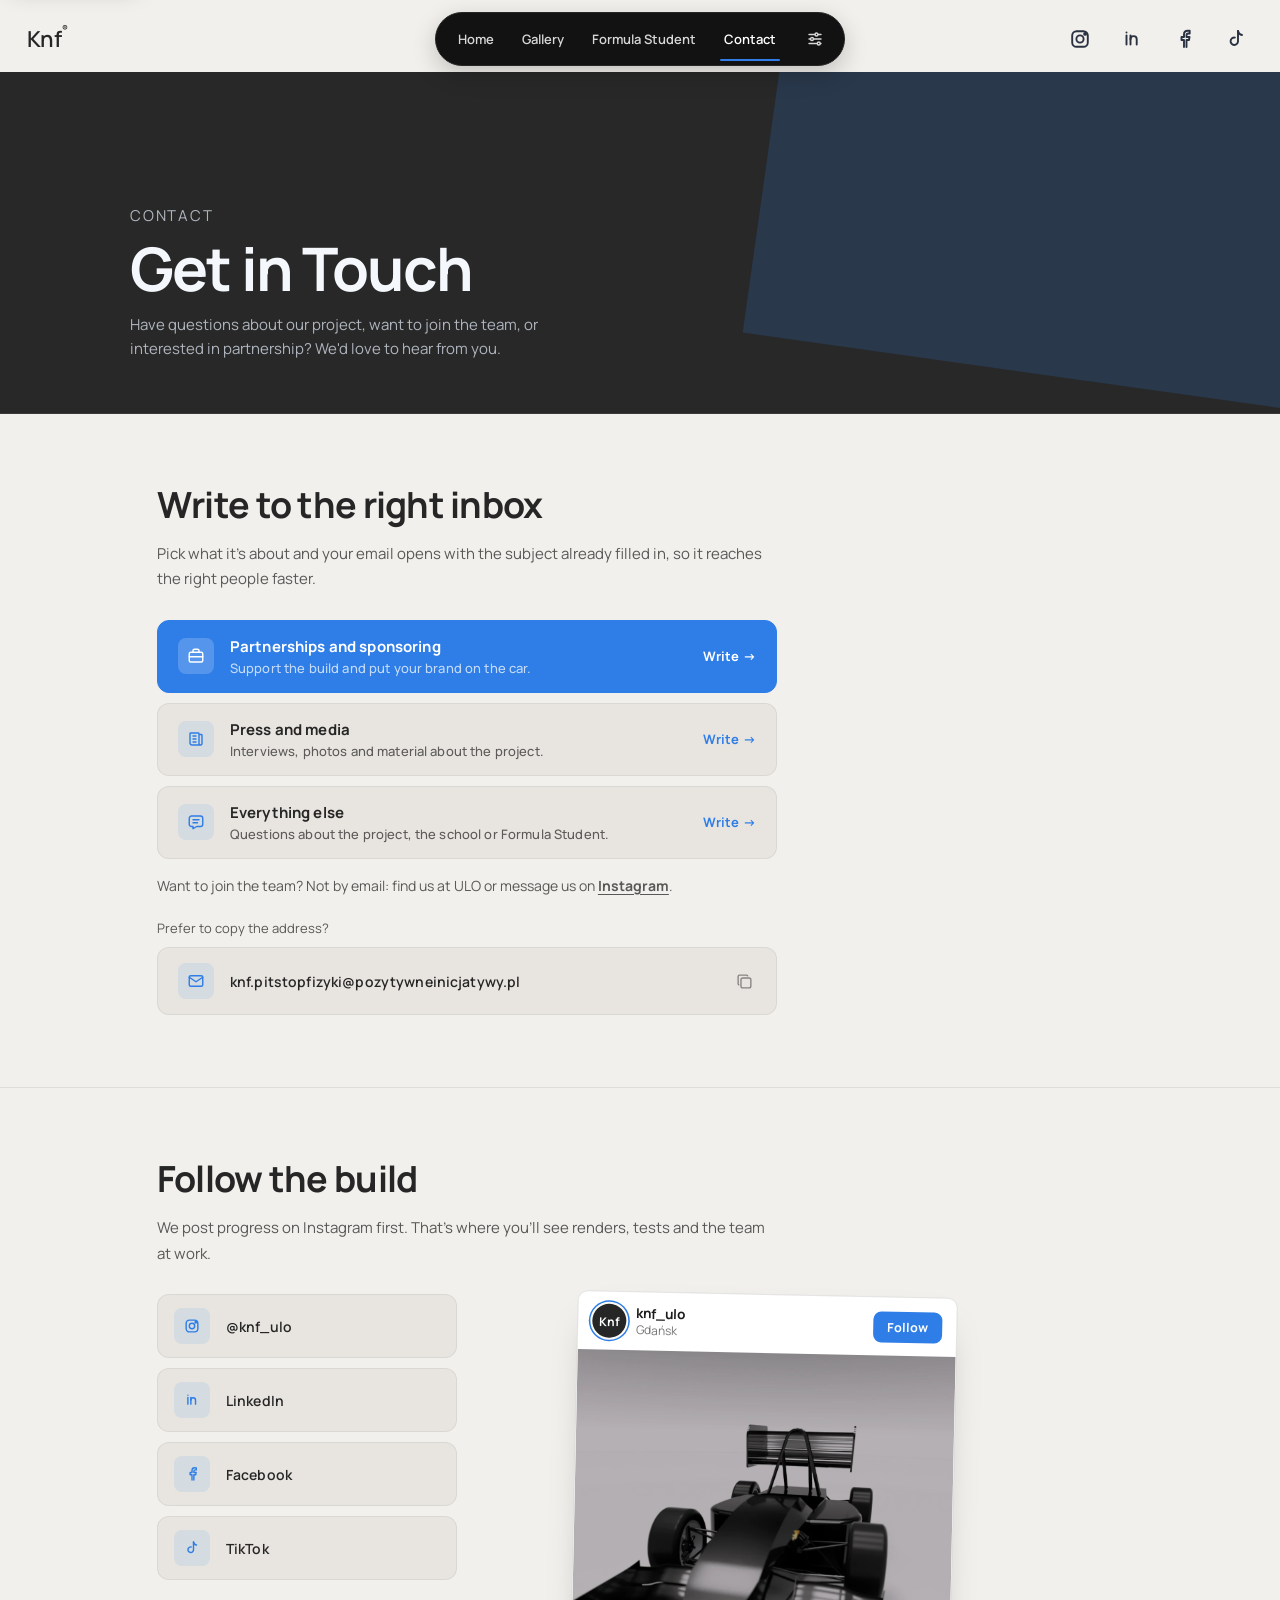
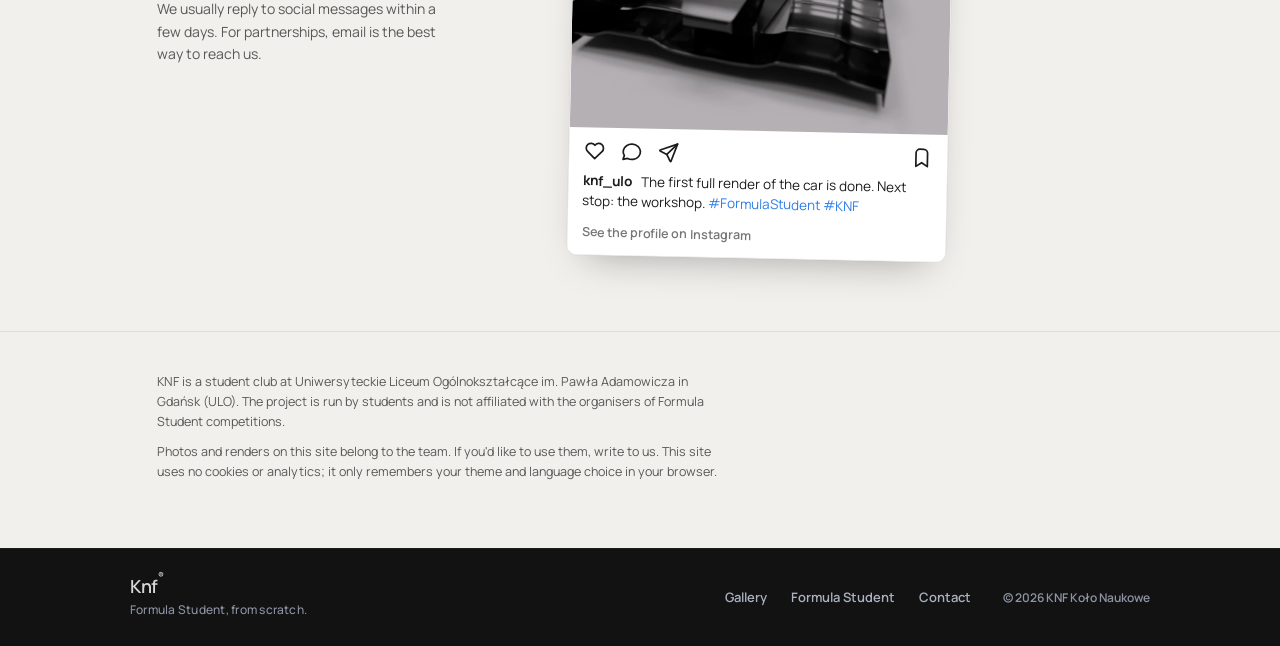
==== commit 1d2ba715: "Progress timeline, contact page cleanup, centred FS button, new team photos" ====
--- a/src/contact.html
+++ b/src/contact.html
@@ -17,7 +17,9 @@
     })();
   </script>
   <meta name="theme-color" content="#f2f0ec">
+  <link rel="icon" href="./favicon.ico" sizes="48x48">
   <link rel="icon" type="image/svg+xml" href="./favicon.svg">
+  <link rel="apple-touch-icon" href="./apple-touch-icon.png">
   <link rel="preconnect" href="https://fonts.googleapis.com">
   <link rel="preconnect" href="https://fonts.gstatic.com" crossorigin>
   <link href="https://fonts.googleapis.com/css2?family=Manrope:wght@500;600;700&display=swap" rel="stylesheet">
@@ -29,7 +31,9 @@
   <meta property="og:title" content="Contact | KNF">
   <meta property="og:description" content="Contact KNF to join the team or become a partner of our Formula Student project.">
   <meta property="og:url" content="https://knf-ulo.github.io/contact.html">
-  <meta property="og:image" content="https://knf-ulo.github.io/assets/bolid-render-iso.webp">
+  <meta property="og:image" content="https://knf-ulo.github.io/assets/og-contact.jpg">
+  <meta property="og:image:width" content="1200">
+  <meta property="og:image:height" content="630">
   <meta property="og:locale" content="en_US">
   <meta property="og:locale:alternate" content="pl_PL">
   <meta name="twitter:card" content="summary_large_image">
@@ -181,14 +185,6 @@
           </span>
           <span class="contact-link-go" aria-hidden="true" data-pl="Napisz" data-en="Write">Write</span>
         </a>
-        <a class="contact-link" href="mailto:knf.pitstopfizyki@pozytywneinicjatywy.pl?subject=Dołączenie%20do%20zespołu%20%7C%20Joining%20the%20team">
-          <span class="contact-link-icon"><svg viewBox="0 0 24 24" aria-hidden="true"><path d="M8 7a4 4 0 1 0 8 0a4 4 0 1 0 -8 0"></path><path d="M16 19h6"></path><path d="M19 16v6"></path><path d="M6 21v-2a4 4 0 0 1 4 -4h4"></path></svg></span>
-          <span class="contact-link-text">
-            <strong data-pl="Dołącz do zespołu" data-en="Join the team">Join the team</strong>
-            <span data-pl="Dla uczniów ULO, z każdym zestawem umiejętności." data-en="For ULO students, whatever your skills.">For ULO students, whatever your skills.</span>
-          </span>
-          <span class="contact-link-go" aria-hidden="true" data-pl="Napisz" data-en="Write">Write</span>
-        </a>
         <a class="contact-link" href="mailto:knf.pitstopfizyki@pozytywneinicjatywy.pl?subject=Media%20%7C%20Press">
           <span class="contact-link-icon"><svg viewBox="0 0 24 24" aria-hidden="true"><path d="M16 6h3a1 1 0 0 1 1 1v11a2 2 0 0 1 -4 0v-13a1 1 0 0 0 -1 -1h-10a1 1 0 0 0 -1 1v12a3 3 0 0 0 3 3h11"></path><path d="M8 8h4"></path><path d="M8 12h4"></path><path d="M8 16h4"></path></svg></span>
           <span class="contact-link-text">
@@ -206,6 +202,8 @@
           <span class="contact-link-go" aria-hidden="true" data-pl="Napisz" data-en="Write">Write</span>
         </a>
       </div>
+
+      <p class="contact-join"><span data-pl="Chcesz dołączyć do zespołu? To nie przez e-mail: złap nas w ULO albo napisz do nas na" data-en="Want to join the team? Not by email: find us at ULO or message us on">Want to join the team? Not by email: find us at ULO or message us on</span> <a href="https://www.instagram.com/knf_ulo" target="_blank" rel="noopener">Instagram</a>.</p>
 
       <div class="contact-copy-row">
         <p data-pl="Wolisz skopiować adres?" data-en="Prefer to copy the address?">Prefer to copy the address?</p>
@@ -292,25 +290,9 @@
 
     <hr class="fs-divider">
 
-    <section class="fs-section" id="partner">
-      <h2 data-pl="Jak możesz się zaangażować?" data-en="How to get involved?">How to get involved?</h2>
-      <p data-pl="Szukamy zarówno uczniów z pasją do inżynierii, jak i partnerów, którzy chcą wspierać nasz projekt i inwestować w młode talenty." data-en="We're looking for both high school students passionate about engineering and partners who want to support our project and invest in young talent.">We're looking for both high school students passionate about engineering and partners who want to support our project and invest in young talent.</p>
-
-      <div class="fs-grid">
-        <div class="fs-card">
-          <span class="fs-card-num" data-pl="Dla firm" data-en="For companies">For companies</span>
-          <h3 data-pl="Zostań partnerem" data-en="Partner With Us">Partner With Us</h3>
-          <p data-pl="Wesprzyj następne pokolenie inżynierów motorsportu. Zostając partnerem KNF, zyskujesz obecność w środowisku Formuły Student i inwestujesz w młode talenty z Uniwersyteckiego Liceum Ogólnokształcącego im. Pawła Adamowicza w Gdańsku (ULO), na długo przed ich wejściem na rynek pracy." data-en="Support the next generation of motorsport engineers. Partner with KNF and gain visibility in the Formula Student community while investing in young talent from Uniwersyteckie Liceum Ogólnokształcące im. Pawła Adamowicza in Gdańsk (ULO), long before they enter the job market.">Support the next generation of motorsport engineers. Partner with KNF and gain visibility in the Formula Student community while investing in young talent from Uniwersyteckie Liceum Ogólnokształcące im. Pawła Adamowicza in Gdańsk (ULO), long before they enter the job market.</p>
-          <a class="projects-page-link" href="mailto:knf.pitstopfizyki@pozytywneinicjatywy.pl?subject=Partnerstwo%20%7C%20Partnership" data-pl="Zostań partnerem" data-en="Become a partner">Become a partner</a>
-        </div>
-
-        <div class="fs-card">
-          <span class="fs-card-num" data-pl="Dla uczniów" data-en="For students">For students</span>
-          <h3 data-pl="Dołącz do zespołu" data-en="Join the Team">Join the Team</h3>
-          <p data-pl="Szukamy uczniów z pasją do inżynierii. Aerodynamika, elektronika, oprogramowanie, zarządzanie: u nas każdy znajdzie miejsce dla swoich umiejętności. Nie wymagamy doświadczenia, tylko zaangażowania i chęci do nauki." data-en="We're always looking for passionate high school students to join our engineering team. Aerodynamics, electronics, software, management: there's a place for every skill set. No prior experience required, just commitment and willingness to learn.">We're always looking for passionate high school students to join our engineering team. Aerodynamics, electronics, software, management: there's a place for every skill set. No prior experience required, just commitment and willingness to learn.</p>
-          <a class="projects-page-link projects-page-link--ghost" href="mailto:knf.pitstopfizyki@pozytywneinicjatywy.pl?subject=Dołączenie%20do%20zespołu%20%7C%20Joining%20the%20team" data-pl="Napisz do nas" data-en="Get in touch">Get in touch</a>
-        </div>
-      </div>
+    <section class="fs-section contact-legal" aria-label="About this site">
+      <p data-pl="KNF to szkolne koło naukowe Uniwersyteckiego Liceum Ogólnokształcącego im. Pawła Adamowicza w Gdańsku (ULO). Projekt prowadzą uczniowie i nie jest on związany z organizatorami zawodów Formuła Student." data-en="KNF is a student club at Uniwersyteckie Liceum Ogólnokształcące im. Pawła Adamowicza in Gdańsk (ULO). The project is run by students and is not affiliated with the organisers of Formula Student competitions.">KNF is a student club at Uniwersyteckie Liceum Ogólnokształcące im. Pawła Adamowicza in Gdańsk (ULO). The project is run by students and is not affiliated with the organisers of Formula Student competitions.</p>
+      <p data-pl="Zdjęcia i rendery na tej stronie należą do zespołu. Jeśli chcesz ich użyć, napisz do nas. Strona nie używa plików cookie ani analityki; zapamiętuje tylko wybrany motyw i język w Twojej przeglądarce." data-en="Photos and renders on this site belong to the team. If you'd like to use them, write to us. This site uses no cookies or analytics; it only remembers your theme and language choice in your browser.">Photos and renders on this site belong to the team. If you'd like to use them, write to us. This site uses no cookies or analytics; it only remembers your theme and language choice in your browser.</p>
     </section>
   </main>
 
--- a/src/css/style.css
+++ b/src/css/style.css
@@ -500,6 +500,7 @@
   font-size: 11px;
   text-transform: uppercase;
   letter-spacing: 0.12em;
+  text-wrap: balance;
 }
 
 .hero-content h1 {
@@ -615,7 +616,8 @@
   display: flex;
   flex-direction: column;
   gap: 10px;
-  align-items: flex-start;
+  align-items: center;
+  width: min(300px, 100%); /* same width as the photo stack, so the button sits under its middle */
 }
 
 .projects-page-link {
@@ -1216,6 +1218,13 @@
 @media (max-width: 600px) {
   .subpage-hero-inner h1 {
     font-size: 32px;
+  }
+
+  /* Card sits on the bottom edge of the blueprint instead of floating mid-screen */
+  .hero-section {
+    min-height: 0;
+    align-items: flex-end;
+    padding: 38vh 16px 36px;
   }
 }
 
@@ -2197,15 +2206,15 @@
 
 .contact-follow {
   display: grid;
-  grid-template-columns: minmax(0, 1fr) minmax(0, 380px);
-  gap: 40px 64px;
+  grid-template-columns: minmax(0, 300px) minmax(0, 380px);
+  gap: 40px clamp(48px, 9vw, 120px);
   align-items: start;
   margin-top: 28px;
 }
 
 .contact-socials {
-  display: grid;
-  grid-template-columns: repeat(2, minmax(0, 1fr));
+  display: flex;
+  flex-direction: column;
   gap: 10px;
 }
 
@@ -2363,11 +2372,285 @@
 }
 
 @media (max-width: 480px) {
-  .contact-socials {
-    grid-template-columns: 1fr;
-  }
-
   .contact-link-go {
     display: none;
   }
 }
+
+/* ── Formula Student timeline ────────────────────────────────── */
+
+.tl {
+  --tl-accent: #1d5fbf;
+  --tl-off: rgba(0, 0, 0, 0.22);
+  list-style: none;
+  margin: 44px 0 0;
+  padding: 0;
+}
+
+[data-theme="dark"] .tl {
+  --tl-accent: #7fb0ff;
+  --tl-off: rgba(255, 255, 255, 0.24);
+}
+
+.tl > li {
+  display: grid;
+  grid-template-columns: 84px 36px minmax(0, 1fr);
+  grid-template-areas: "date rail body";
+}
+
+.tl-date {
+  grid-area: date;
+  padding-top: 3px;
+  text-align: right;
+  font-size: 13px;
+  font-weight: 700;
+  color: var(--tl-accent);
+  font-variant-numeric: tabular-nums;
+}
+
+.tl-rail {
+  grid-area: rail;
+  position: relative;
+}
+
+/* Line segment for this row */
+.tl-rail::before {
+  content: "";
+  position: absolute;
+  top: 0;
+  bottom: 0;
+  left: 50%;
+  width: 2px;
+  margin-left: -1px;
+  background: var(--tl-accent);
+}
+
+/* Dot for this row */
+.tl-rail::after {
+  content: "";
+  position: absolute;
+  top: 6px;
+  left: 50%;
+  width: 12px;
+  height: 12px;
+  margin-left: -6px;
+  box-sizing: border-box;
+  border-radius: 50%;
+  background: var(--tl-accent);
+  box-shadow: 0 0 0 4px var(--bg);
+}
+
+.tl > li:first-child .tl-rail::before { top: 12px; }
+.tl > li:last-child .tl-rail::before { bottom: auto; height: 12px; }
+
+.tl-body {
+  grid-area: body;
+  min-width: 0;
+  padding: 0 0 34px 10px;
+}
+
+.tl-body h4 {
+  margin: 0 0 4px;
+  font-size: 16px;
+  font-weight: 700;
+  letter-spacing: -0.01em;
+  color: var(--brand-color);
+}
+
+.tl-body p {
+  margin: 0;
+  max-width: 62ch;
+  font-size: 14px;
+  line-height: 1.6;
+  color: var(--brand-color);
+  opacity: 0.78;
+  text-wrap: pretty;
+}
+
+/* Phase rows: a square marker and a bigger heading */
+.tl-phase .tl-rail::after {
+  top: 5px;
+  width: 16px;
+  height: 16px;
+  margin-left: -8px;
+  border-radius: 4px;
+}
+
+.tl-step {
+  display: block;
+  margin-bottom: 2px;
+  font-size: 12px;
+  font-weight: 700;
+  color: var(--tl-accent);
+}
+
+.tl-phase h3 {
+  margin: 0 0 6px;
+  font-size: clamp(20px, 2.2vw, 24px);
+  letter-spacing: -0.015em;
+  line-height: 1.15;
+  color: var(--brand-color);
+  text-wrap: balance;
+}
+
+/* Now: solid line up to the dot, dashed after it */
+.tl .is-now .tl-rail::before {
+  background:
+    linear-gradient(var(--tl-accent), var(--tl-accent)) top / 2px 14px no-repeat,
+    repeating-linear-gradient(to bottom, var(--tl-off) 0 6px, transparent 6px 12px);
+}
+
+.tl .is-now .tl-rail::after {
+  top: 4px;
+  width: 16px;
+  height: 16px;
+  margin-left: -8px;
+  animation: tl-pulse 2.4s var(--ease-out) infinite;
+}
+
+@keyframes tl-pulse {
+  0% { box-shadow: 0 0 0 4px var(--bg), 0 0 0 4px color-mix(in srgb, var(--tl-accent) 50%, transparent); }
+  100% { box-shadow: 0 0 0 4px var(--bg), 0 0 0 14px transparent; }
+}
+
+.is-now .tl-body {
+  margin: -16px 0 40px 10px;
+  padding: 18px 22px 8px;
+  border-radius: 14px;
+  background: var(--section-alt-bg);
+}
+
+.is-now .tl-body > h4 { font-size: 18px; }
+
+/* Still to come: dashed line, hollow dots */
+.tl .is-next .tl-rail::before {
+  background: repeating-linear-gradient(to bottom, var(--tl-off) 0 6px, transparent 6px 12px);
+}
+
+.tl .is-next .tl-rail::after {
+  background: var(--bg);
+  border: 2px solid var(--tl-off);
+}
+
+.tl .is-next .tl-date,
+.tl .is-next .tl-step {
+  color: var(--brand-color);
+  opacity: 0.7;
+}
+
+.tl .is-goal .tl-rail::after {
+  width: 16px;
+  height: 16px;
+  margin-left: -8px;
+  border-color: var(--tl-accent);
+}
+
+/* Subsystem status inside the "now" block */
+.tl-status {
+  list-style: none;
+  margin: 16px 0 0;
+  padding: 0;
+}
+
+.tl-status li {
+  padding: 13px 0;
+  border-top: 1px solid rgba(0, 0, 0, 0.08);
+}
+
+[data-theme="dark"] .tl-status li {
+  border-top-color: rgba(255, 255, 255, 0.08);
+}
+
+.tl-status-head {
+  display: flex;
+  align-items: center;
+  justify-content: space-between;
+  gap: 12px;
+  margin-bottom: 4px;
+}
+
+.tl-status strong {
+  font-size: 14px;
+  color: var(--brand-color);
+}
+
+.tl-status p { font-size: 13px; }
+
+.tl-state {
+  flex: none;
+  padding: 3px 10px;
+  border-radius: 999px;
+  font-size: 11px;
+  font-weight: 700;
+  color: var(--brand-color);
+  background: rgba(0, 0, 0, 0.07);
+}
+
+[data-theme="dark"] .tl-state { background: rgba(255, 255, 255, 0.08); }
+
+.tl-state--on {
+  color: var(--tl-accent);
+  background: color-mix(in srgb, var(--tl-accent) 13%, transparent);
+}
+
+[data-theme="dark"] .tl-state--on {
+  background: color-mix(in srgb, var(--tl-accent) 16%, transparent);
+}
+
+@media (max-width: 600px) {
+  .tl { margin-top: 32px; }
+
+  .tl > li {
+    grid-template-columns: 24px minmax(0, 1fr);
+    grid-template-areas: "rail date" "rail body";
+  }
+
+  .tl-rail { grid-row: 1 / 3; }
+
+  .tl-date {
+    padding: 2px 0 2px 12px;
+    text-align: left;
+  }
+
+  .tl-date:empty { padding: 0; }
+
+  .tl-body { padding-left: 12px; }
+
+  .is-now .tl-body {
+    margin: 6px 0 36px 8px;
+    padding: 16px 16px 6px;
+  }
+}
+
+@media (prefers-reduced-motion: reduce) {
+  .tl .is-now .tl-rail::after { animation: none; }
+}
+
+/* Joining goes through school or Instagram, not email */
+.fs-section > .contact-join {
+  max-width: 620px;
+  margin: 16px 0 0;
+  font-size: 14px;
+  line-height: 1.6;
+  color: var(--brand-color);
+}
+
+.contact-join a {
+  font-weight: 700;
+  color: inherit;
+  text-decoration: underline;
+  text-underline-offset: 3px;
+}
+
+/* Small print at the end of the contact page */
+.contact-legal {
+  padding-top: 40px;
+  padding-bottom: 56px;
+}
+
+.contact-legal > p {
+  margin: 0 0 10px;
+  max-width: 72ch;
+  font-size: 12.5px;
+  line-height: 1.6;
+}
